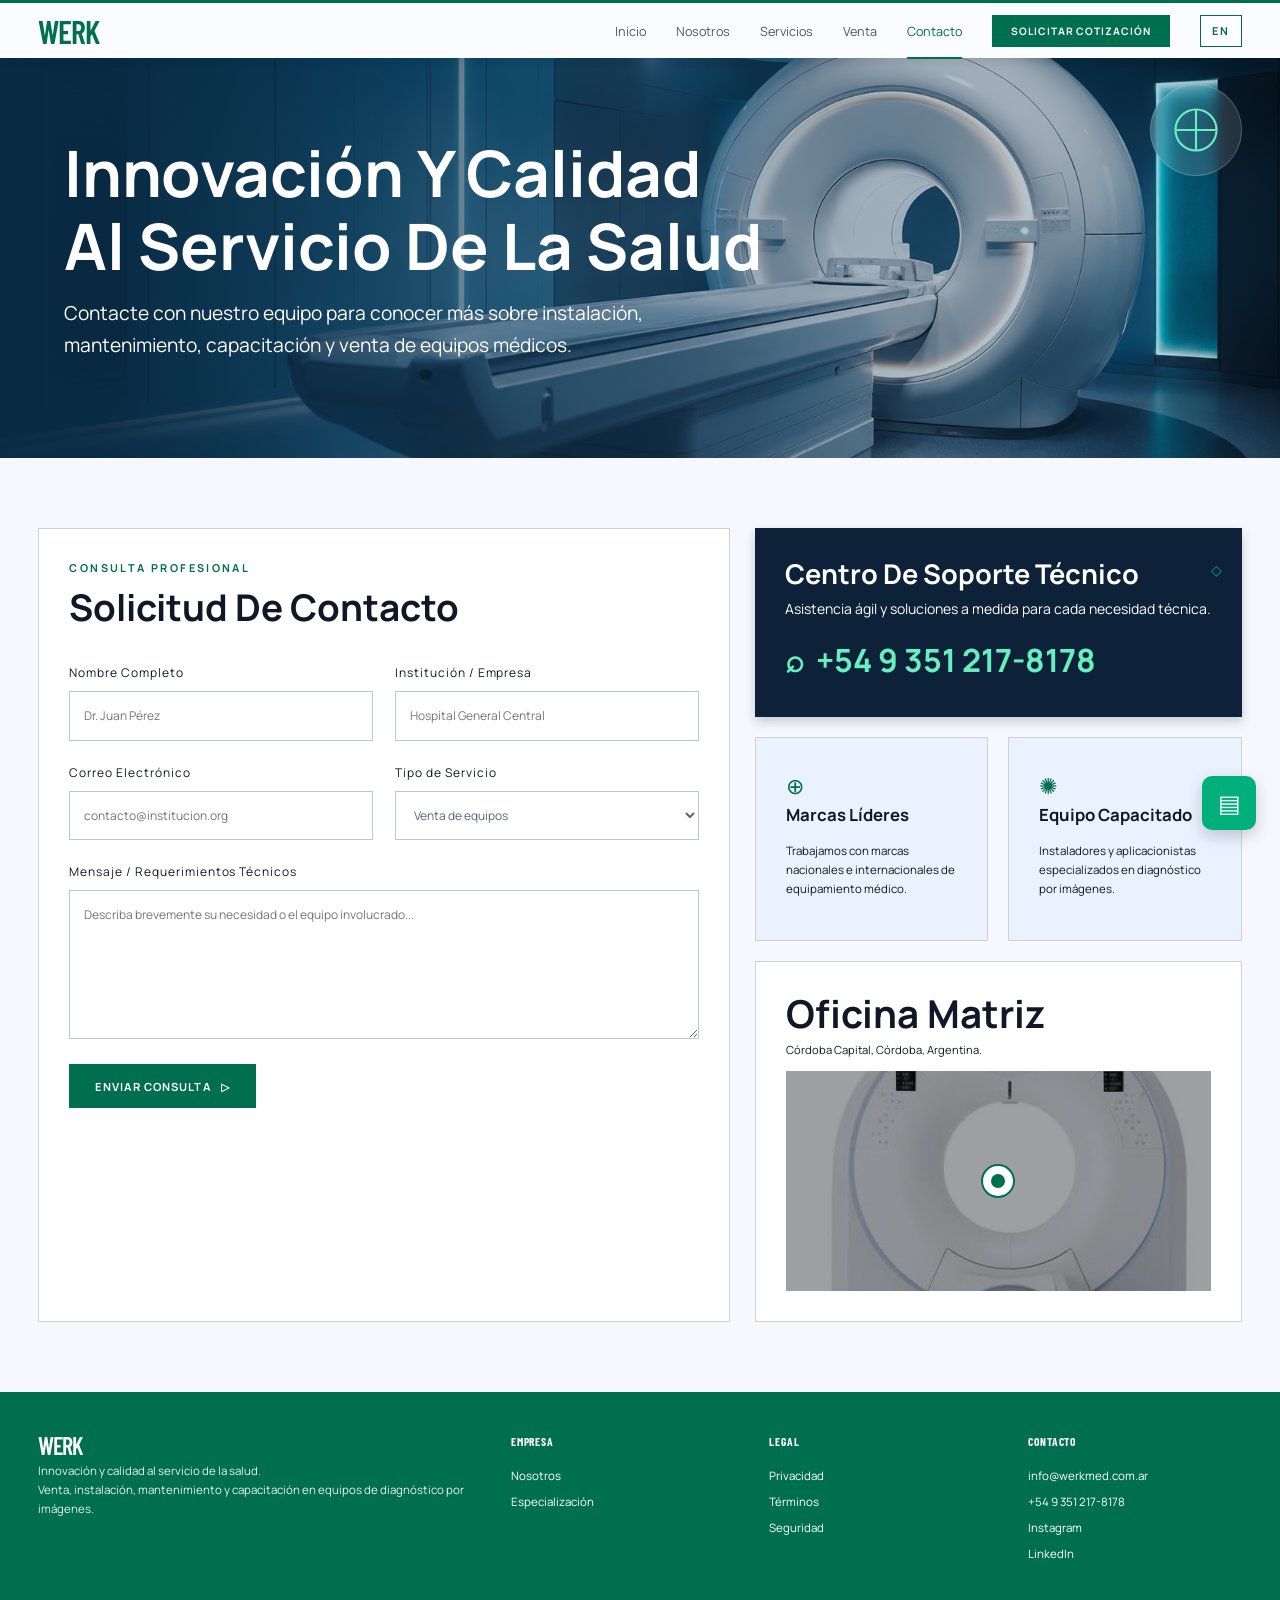
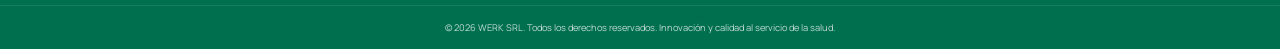
==== contacto.html @ 3bca9591 "First Commit" ====
<!doctype html>
<html lang="es">
<head>
  <meta charset="utf-8"><meta name="viewport" content="width=device-width, initial-scale=1"><meta name="description" content="Contacte a los especialistas de WERK SRL en Córdoba, Argentina."><title>Contacto | WERK</title>
  <link rel="preconnect" href="https://fonts.googleapis.com"><link rel="preconnect" href="https://fonts.gstatic.com" crossorigin><link href="https://fonts.googleapis.com/css2?family=Barlow+Condensed:wght@500;600;700&family=Manrope:wght@400;500;600;700&display=swap" rel="stylesheet"><link rel="stylesheet" href="styles/styles.css">
</head>
<body>
  <header class="site-header"><a class="brand" href="index.html" aria-label="WERK Inicio">WERK</a><button class="menu-toggle" type="button" aria-label="Abrir menú" aria-expanded="false"><span></span><span></span><span></span></button><nav class="main-nav" aria-label="Navegación principal"><a href="index.html">Inicio</a><a href="nosotros.html">Nosotros</a><a href="servicios.html">Servicios</a><a href="venta.html">Venta</a><a href="contacto.html">Contacto</a></nav><a class="button button-small header-cta" href="contacto.html">Solicitar cotización</a><button class="language-toggle" type="button" data-language-toggle aria-label="Cambiar a inglés"><span data-language-label>EN</span></button></header>
  <main>
    <section class="contact-hero"><div class="hero-sticker" aria-hidden="true"><svg viewBox="0 0 100 100" fill="none" stroke="currentColor" stroke-width="4" stroke-linecap="round"><line x1="50" y1="15" x2="50" y2="85"/><line x1="15" y1="50" x2="85" y2="50"/><circle cx="50" cy="50" r="38"/></svg></div><div><h1>Innovación y Calidad al Servicio de la Salud</h1><p>Contacte con nuestro equipo para conocer más sobre instalación, mantenimiento, capacitación y venta de equipos médicos.</p></div></section>
    <section class="section contact-layout reveal-group">
      <form class="contact-form" id="contact-form"><p class="eyebrow">Consulta profesional</p><h2>Solicitud de Contacto</h2><div class="form-grid"><label>Nombre Completo<input type="text" name="nombre" placeholder="Dr. Juan Pérez" required></label><label>Institución / Empresa<input type="text" name="empresa" placeholder="Hospital General Central" required></label><label>Correo Electrónico<input type="email" name="email" placeholder="contacto@institucion.org" required></label><label>Tipo de Servicio<select name="servicio"><option>Venta de equipos</option><option>Mantenimiento Preventivo y Correctivo</option><option>Instalación, Desinstalación y Relocalización</option><option>Blindajes de Faraday</option><option>Capacitaciones</option><option>Consultoría Técnica y On-Site Manager</option></select></label><label class="full-field">Mensaje / Requerimientos Técnicos<textarea name="mensaje" rows="6" placeholder="Describa brevemente su necesidad o el equipo involucrado..." required></textarea></label></div><button class="button submit-button" type="submit">Enviar consulta&nbsp;&nbsp; ▷</button><p class="form-status" role="status"></p></form>
      <aside class="contact-aside"><article class="emergency-card"><span>◇</span><h2>Centro de Soporte Técnico</h2><p>Asistencia ágil y soluciones a medida para cada necesidad técnica.</p><a href="tel:+5493512178178">⌕ &nbsp;+54 9 351 217-8178</a></article><div class="contact-mini-grid"><article><span class="icon">⊕</span><h3>Marcas líderes</h3><p>Trabajamos con marcas nacionales e internacionales de equipamiento médico.</p></article><article><span class="icon">✺</span><h3>Equipo capacitado</h3><p>Instaladores y aplicacionistas especializados en diagnóstico por imágenes.</p></article></div><article class="location-card"><h2>Oficina Matriz</h2><p>Córdoba Capital, Córdoba, Argentina.</p><div class="map-placeholder"><span></span></div></article></aside>
    </section>
  </main>
  <a class="floating-contact" href="mailto:info@werkmed.com.ar">▤</a>
  <footer class="site-footer"><div class="footer-grid"><div><a class="brand brand-light" href="index.html">WERK</a><p>Innovación y calidad al servicio de la salud.<br>Venta, instalación, mantenimiento y capacitación en equipos de diagnóstico por imágenes.</p></div><div><h3>Empresa</h3><a href="nosotros.html">Nosotros</a><a href="nosotros.html#trayectoria">Especialización</a></div><div><h3>Legal</h3><a href="#">Privacidad</a><a href="#">Términos</a><a href="#">Seguridad</a></div><div><h3>Contacto</h3><a href="mailto:info@werkmed.com.ar">info@werkmed.com.ar</a><a href="tel:+5493512178178">+54 9 351 217-8178</a><a href="https://www.instagram.com/werk.med" target="_blank" rel="noopener">Instagram</a><a href="https://www.linkedin.com/in/werk-s-r-l-277203a8/" target="_blank" rel="noopener">LinkedIn</a></div></div><div class="footer-bottom">© 2026 WERK SRL. Todos los derechos reservados. Innovación y calidad al servicio de la salud.</div></footer>
  <script src="script/script.js"></script>
</body>
</html>
---- styles/styles.css ----
:root{--green:#006f4e;--green-dark:#00583e;--mint:#68efbf;--navy:#0d2138;--ink:#101827;--muted:#667080;--paper:#f7f8fd;--tint:#eef3ff;--line:#cbd4cf;--white:#fff;--header:58px}
*{box-sizing:border-box}html{scroll-behavior:smooth;scroll-padding-top:var(--header)}body{margin:0;background:var(--paper);color:var(--ink);font-family:Manrope,Arial,sans-serif;font-size:14px;line-height:1.65}h1,h2,h3,p{margin-top:0}h1,h2,h3{line-height:1.15;text-transform:capitalize}h1{font-size:clamp(2.3rem,5vw,4.3rem)}h2{font-size:clamp(1.8rem,3vw,2.7rem)}h3{font-size:1.05rem}a{color:inherit;text-decoration:none}.site-header{height:var(--header);padding:0 3%;display:flex;align-items:center;gap:30px;background:#fbfcff;border-top:3px solid var(--green);box-shadow:0 2px 9px #10203018;position:sticky;top:0;z-index:100}.brand{font:600 2rem/1 "Barlow Condensed",sans-serif;color:var(--green);letter-spacing:-1px}.main-nav{display:flex;align-items:center;gap:30px;margin-left:auto}.main-nav a{font-size:.79rem;color:#4e5667;padding:20px 0 15px;border-bottom:2px solid transparent}.main-nav a:hover,.main-nav a.active{color:var(--green);border-color:var(--green)}.button{display:inline-flex;justify-content:center;align-items:center;min-height:44px;padding:0 26px;border:1px solid var(--green);background:var(--green);color:#fff;text-transform:uppercase;letter-spacing:.09em;font:700 .7rem Manrope;cursor:pointer}.button:hover{background:var(--green-dark)}.button-small{min-height:32px;padding:0 18px;font-size:.64rem}.button-outline{background:transparent;color:var(--green)}.button-outline:hover{color:#fff}.menu-toggle{display:none;background:none;border:0;padding:8px}.menu-toggle span{display:block;width:24px;height:2px;margin:5px;background:var(--green)}.hero-carousel{height:620px;position:relative;overflow:hidden;background:#233a4d}.hero-slide{position:absolute;inset:0;opacity:0;visibility:hidden;background-image:linear-gradient(90deg,#143a4a75,#143a4a25),var(--hero-image);background-size:cover;background-position:center;transition:opacity .7s ease}.hero-slide.active{opacity:1;visibility:visible}.hero-card{position:absolute;left:2.7%;bottom:35px;width:min(480px,90%);padding:26px;background:#f7f9ffea;border-left:2px solid var(--mint)}.hero-card h1,.hero-card h2{font-size:1.75rem;margin-bottom:14px}.hero-card p:not(.eyebrow){color:#626c7b}.eyebrow{text-transform:uppercase;letter-spacing:.22em;color:var(--green);font-size:.68rem;font-weight:700;margin-bottom:9px}.eyebrow.light{color:var(--mint)}.button-row{display:flex;flex-wrap:wrap;gap:12px;margin-top:22px}.carousel-dots{position:absolute;bottom:25px;left:50%;transform:translateX(-50%);display:flex;gap:10px;z-index:4}.carousel-dots button{border:0;width:34px;height:4px;padding:0;background:#d5e1e6aa;cursor:pointer}.carousel-dots button.active{background:#fff}.stats{display:grid;grid-template-columns:repeat(4,1fr);padding:30px 6%;background:var(--green);color:#fff;text-align:center}.stats div{display:flex;flex-direction:column}.stats strong{font-size:2rem}.stats span{text-transform:uppercase;font:500 .62rem "Barlow Condensed";letter-spacing:.03em}.section{padding:70px max(3%,calc((100% - 1240px)/2))}.section h2{margin-bottom:30px}.split-feature{display:grid;grid-template-columns:1.25fr .85fr;padding-bottom:0}.feature-copy{padding:0 70px 55px 0}.feature-copy>p:not(.eyebrow){color:var(--muted);max-width:650px}.feature-image{min-height:430px;background-size:cover;background-position:center}.image-scanner{background-image:url("../assets/img/hero/tomografo-hero.png")}.mini-grid{display:grid;grid-template-columns:1fr 1fr;gap:14px;margin-top:30px}.mini-card{border:1px solid var(--line);padding:20px;background:#fff}.mini-card h3{margin:8px 0}.mini-card p{font-size:.76rem;color:var(--muted);margin:0}.icon{display:inline-block;color:var(--green);font-size:1.4rem}.section-tint{background:var(--tint)}.pillar-grid{display:grid;grid-template-columns:2fr 1fr;gap:24px}.pillar-card{background:#fff;border:1px solid var(--line);display:flex;flex-direction:column}.pillar-wide{display:grid;grid-template-columns:1fr 1.1fr}.pillar-copy{padding:35px}.pillar-copy p{color:var(--muted)}.pillar-image{background-size:cover;background-position:center;min-height:210px}.image-install{background-image:url("../assets/img/vtas/aquilion16.jpg")}.image-maintenance{background-image:url("../assets/img/hero/resonador-hero.png");margin:0 20px}.check-list{list-style:"✓  ";padding-left:16px;color:var(--green);font-size:.76rem}.text-link{text-transform:uppercase;letter-spacing:.1em;color:var(--green);font-size:.68rem;font-weight:700}.card-link{padding:14px 20px}.academy{display:grid;grid-template-columns:1fr 1.1fr;background:var(--green);color:#fff;padding:32px max(3%,calc((100% - 1240px)/2))}.academy-image{min-height:290px;background:url("../assets/img/hero/mamografo-hero.png") center/cover;position:relative}.academy-badge{position:absolute;right:-30px;bottom:-15px;background:#fff;color:var(--green);padding:18px 25px;display:flex;flex-direction:column}.academy-badge span{text-transform:uppercase;font-size:.56rem;letter-spacing:.14em}.academy-copy{padding:15px 30px 10px 65px}.academy-copy h2{margin-bottom:15px}.academy-item{display:flex;gap:18px;margin-top:24px}.academy-item small{display:block}.floating-contact{position:fixed;right:24px;bottom:70px;z-index:40;width:54px;height:54px;border-radius:10px;background:#00af7a;color:#fff;display:grid;place-items:center;font-size:1.5rem;box-shadow:0 6px 16px #001b1433}.site-footer{background:var(--green);color:#fff}.footer-grid{padding:42px max(3%,calc((100% - 1240px)/2));display:grid;grid-template-columns:2fr repeat(3,1fr);gap:45px}.brand-light{color:#fff;font-size:1.5rem}.footer-grid p{font-size:.72rem;opacity:.9}.footer-grid h3{text-transform:uppercase;font:700 .72rem "Barlow Condensed";letter-spacing:.08em}.footer-grid div:not(:first-child){display:flex;flex-direction:column;gap:7px}.footer-grid a:not(.brand){font-size:.72rem}.footer-bottom{border-top:1px solid #ffffff20;padding:14px 3%;text-align:center;font-size:.58rem;opacity:.75}
.hero-about{height:560px;background:#eef2fa}.hero-about .hero-slide{background-size:cover;background-position:center}.hero-dark-card{position:absolute;left:0;bottom:0;width:52%;min-height:280px;padding:38px max(3%,calc((100vw - 1240px)/2));padding-right:45px;background:linear-gradient(90deg,#0d2138ef,#0d2138bf);color:#fff}.hero-dark-card h1,.hero-dark-card h2{font-size:clamp(2.3rem,4vw,3.6rem)}em{font-style:normal;color:var(--mint)}.hero-dark-card p:last-child{max-width:540px}.section-heading-line{display:flex;align-items:end;justify-content:space-between;border-bottom:1px solid var(--line);margin-bottom:25px}.section-heading-line h2{color:var(--green);font:600 2rem "Barlow Condensed";text-transform:capitalize;margin:0}.section-heading-line span{text-transform:uppercase;letter-spacing:.25em;color:#87909e;font-size:.6rem}.identity-grid{display:grid;grid-template-columns:1.3fr .9fr;gap:20px}.identity-card,blockquote{margin:0;border:1px solid var(--line);background:#fff;padding:30px}.identity-card h3{font-size:1.2rem}.mission{min-height:250px;display:flex;flex-direction:column;justify-content:space-between}.mission p{max-width:520px}.vision{background:var(--navy);color:#fff;display:flex;flex-direction:column;justify-content:space-between}.progress-mark{width:40px;height:5px;background:linear-gradient(90deg,var(--green) 55%,#6b7583 55%)}blockquote{background:#e9f4f7;text-align:center;display:flex;flex-direction:column;justify-content:center;color:var(--green);font-style:italic;font-size:1.1rem}blockquote small{color:var(--muted);font-style:normal;margin-top:8px}.values{padding:28px}.value-grid{display:grid;grid-template-columns:1fr 1fr;gap:20px}.value-grid p{margin:0}.value-grid b,.value-grid small{display:block}.value-grid small{font-size:.58rem;color:var(--muted);margin-left:20px}.timeline-section{background:#eaf3f7 url("../assets/img/vtas/rx.jpg") right center/38% no-repeat;background-blend-mode:screen}.timeline-section h2{color:var(--green)}.timeline{display:grid;grid-template-columns:repeat(3,1fr);border-top:1px solid #a9beb7;padding-top:8px}.timeline article{padding-right:35px}.timeline b{display:inline-block;border:1px solid var(--green);border-radius:7px;padding:3px 6px;color:var(--green);font:500 .7rem "Barlow Condensed"}.timeline h3{margin:15px 0 8px}.timeline p{font-size:.77rem}.expertise{display:grid;grid-template-columns:1fr 1fr;gap:55px;align-items:center;background-image:linear-gradient(#d8e1e633 1px,transparent 1px),linear-gradient(90deg,#d8e1e633 1px,transparent 1px);background-size:25px 25px}.short-rule{display:block;width:40px;height:3px;background:var(--green);margin:-15px 0 25px}.tech-list{list-style:none;padding:0}.tech-list li{background:#e9f1f5;border-left:3px solid var(--green);margin:10px 0;padding:8px 15px;font-size:.72rem}.expertise-visual{position:relative}.image-globe{height:430px;background:url("../assets/img/hero/tomografo-hero.png") center/cover;border-radius:4px;box-shadow:0 7px 16px #001c2233}.uptime-badge{position:absolute;bottom:-24px;left:-30px;background:#fff;border:1px solid var(--line);padding:12px}.uptime-badge strong,.uptime-badge span{display:block}.uptime-badge strong{font-size:1.5rem;color:var(--green)}.uptime-badge span{font-size:.6rem}
.hero-services{height:560px}.service-hero-copy{position:absolute;left:2%;bottom:28px;width:min(660px,92%);padding:30px;border-left:3px solid var(--mint);background:linear-gradient(90deg,#0c584cca,transparent);color:#fff}.service-hero-copy h1,.service-hero-copy h2{font-size:clamp(2.3rem,4vw,3.5rem);margin-bottom:14px}.service-kicker{display:flex;justify-content:space-between;align-items:center;margin-bottom:55px;border-bottom:1px solid var(--line);padding-bottom:18px}.service-kicker p{color:var(--green);margin:0}.service-kicker span{color:var(--muted)}.service-kicker b,.specialty-heading>span{text-transform:uppercase;letter-spacing:.16em;color:var(--green);font-size:.62rem}.service-card-grid{display:grid;grid-template-columns:repeat(3,1fr);background:#fff;border:1px solid #dde2df}.service-card-grid article{padding:35px;border-right:1px solid #dde2df;border-bottom:1px solid #dde2df}.service-card-grid article:nth-child(3n){border-right:0}.service-card-grid article:nth-last-child(-n+3){border-bottom:0}.service-card-grid p,.service-card-grid li{color:var(--muted);font-size:.77rem}.service-card-grid ul{list-style:"•  ";padding-left:10px;line-height:2}.specialty{padding:55px max(3%,calc((100% - 1240px)/2));background:var(--green);color:#fff}.specialty-heading{display:flex;justify-content:space-between;align-items:center;margin-bottom:45px}.specialty-heading h2{color:var(--mint);margin:0}.specialty-heading p{margin:4px 0}.specialty-heading>span{border:1px solid #54caa450;padding:8px 16px;color:#8bdfc4}.specialty-layout{display:grid;grid-template-columns:2fr 1fr}.specialty-image{min-height:510px;background:url("../assets/img/hero/tomografo-hero.png") center/cover;position:relative}.specialty-caption{position:absolute;left:30px;bottom:30px;max-width:460px}.specialty-caption b{background:#009b6c;padding:6px 10px;text-transform:uppercase;font-size:.65rem}.specialty-caption p{margin:12px 0 3px}.specialty-side{display:grid;grid-template-rows:1fr 1fr}.specialty-side article{padding:35px;background:#21866c}.specialty-side article:last-child{background:#00996c;position:relative}.specialty-side p{font-size:.78rem}.specialty-side a{position:absolute;right:30px;bottom:25px;font-size:1.5rem}.support-panel{display:grid;grid-template-columns:1fr 1fr;padding-top:65px;padding-bottom:65px}.support-panel>div{padding:45px 65px;background:#fff}.support-panel>div:last-child{background:#e9f0ff}.support-list{list-style:none;padding:0}.support-list li{margin:15px 0;padding-left:40px;position:relative}.support-list li:before{content:"⌁";position:absolute;left:0;top:0;background:#d8f1e8;color:var(--green);padding:5px 9px}.support-list b,.support-list span{display:block;font-size:.7rem}.support-list span{color:var(--muted)}.support-cta{text-align:center}.network-icon{font-size:3.5rem;color:var(--green)}
.contact-hero{min-height:400px;position:relative;background:linear-gradient(90deg,#0b3a5bba,#0b3a5b30),url("../assets/img/hero/resonador-hero.png") center/cover;color:#fff;display:flex;align-items:center;padding:5%}.contact-hero div{max-width:700px}.contact-hero h1{margin-bottom:15px}.contact-hero p{font-size:1.2rem}.contact-layout{display:grid;grid-template-columns:1.25fr .88fr;gap:25px}.contact-form,.contact-aside>article,.contact-mini-grid article{background:#fff;border:1px solid var(--line);padding:30px}.contact-form h2{font-size:2.3rem}.form-grid{display:grid;grid-template-columns:1fr 1fr;gap:22px;margin:35px 0 25px}.form-grid label{font-size:.75rem;letter-spacing:.08em}.form-grid input,.form-grid select,.form-grid textarea{display:block;width:100%;margin-top:8px;border:1px solid #bdc9c3;background:#fff;padding:14px;color:#5d6677;font:inherit}.full-field{grid-column:1/-1}.submit-button{border:0}.form-status{margin:15px 0 0;color:var(--green);font-weight:600}.contact-aside{display:flex;flex-direction:column;gap:20px}.contact-aside .emergency-card{background:var(--navy);color:#fff;border:0;box-shadow:0 5px 10px #001b2d33}.emergency-card{position:relative}.emergency-card>span{position:absolute;right:20px;color:#00a878}.emergency-card h2{font-size:1.7rem;margin-bottom:8px}.emergency-card a{color:var(--mint);font-size:2rem;font-weight:700}.contact-mini-grid{display:grid;grid-template-columns:1fr 1fr;gap:20px}.contact-mini-grid article{background:#eaf1ff}.contact-mini-grid p{font-size:.72rem}.location-card h2{margin-bottom:5px}.location-card>p{font-size:.7rem}.map-placeholder{height:220px;background:linear-gradient(#0b111766,#0b111766),url("../assets/img/vtas/canon.jpg") center/cover;display:grid;place-items:center}.map-placeholder span{width:30px;height:30px;border:8px solid #fff;border-radius:50%;background:var(--green);box-shadow:0 0 0 2px var(--green)}
@media(max-width:900px){.site-header{padding:0 18px}.menu-toggle{display:block;margin-left:auto}.main-nav{display:none;position:absolute;top:55px;left:0;right:0;background:#fff;flex-direction:column;gap:0;box-shadow:0 8px 15px #0002}.main-nav.open{display:flex}.main-nav a{width:100%;padding:14px 25px;border-bottom:1px solid #eee}.header-cta{display:none}.hero-carousel{height:560px}.hero-dark-card{width:80%}.split-feature,.pillar-grid,.academy,.expertise,.contact-layout,.support-panel{grid-template-columns:1fr}.feature-copy{padding-right:0}.split-feature{padding-bottom:60px}.feature-image{min-height:320px}.pillar-wide{grid-template-columns:1fr}.academy-copy{padding:55px 15px 20px}.academy-badge{right:10px}.identity-grid{grid-template-columns:1fr}.timeline{grid-template-columns:1fr;gap:25px}.timeline article{padding-left:15px;border-left:1px solid var(--green)}.service-card-grid{grid-template-columns:1fr}.service-card-grid article,.service-card-grid article:nth-last-child(-n+3){border-right:0;border-bottom:1px solid #dde2df}.service-card-grid article:last-child{border-bottom:0}.specialty-layout{grid-template-columns:1fr}.specialty-side{grid-template-columns:1fr 1fr;grid-template-rows:auto}.footer-grid{grid-template-columns:1.5fr 1fr 1fr}.footer-grid>div:last-child{grid-column:1/-1}}
@media(max-width:600px){body{font-size:13px}.section{padding:50px 20px}.hero-carousel{height:590px}.hero-card{left:15px;bottom:35px;width:calc(100% - 30px)}.hero-dark-card{width:100%;padding:30px 20px}.service-hero-copy{left:15px;width:calc(100% - 30px)}.stats{grid-template-columns:1fr 1fr;gap:25px}.mini-grid,.form-grid,.contact-mini-grid{grid-template-columns:1fr}.full-field{grid-column:auto}.pillar-copy{padding:25px}.academy{padding:25px 20px}.academy-image{min-height:230px}.footer-grid{grid-template-columns:1fr 1fr;gap:30px;padding:40px 20px}.footer-grid>div:first-child,.footer-grid>div:last-child{grid-column:1/-1}.section-heading-line{align-items:start;flex-direction:column}.value-grid{grid-template-columns:1fr}.specialty{padding:50px 20px}.specialty-heading{align-items:start;flex-direction:column;gap:15px}.specialty-image{min-height:440px}.specialty-side{grid-template-columns:1fr}.support-panel>div{padding:35px 25px}.emergency-card a{font-size:1.3rem}.contact-hero{min-height:350px;padding:25px}.contact-form,.contact-aside>article,.contact-mini-grid article{padding:22px}.floating-contact{right:15px;bottom:20px}}
@media(prefers-reduced-motion:reduce){*{scroll-behavior:auto!important}.hero-slide{transition:none}}

/* Imágenes locales del carrusel de inicio. Las rutas se resuelven desde /styles. */
.hero-slide.hero-tomografo{background-image:linear-gradient(90deg,#143a4a75,#143a4a25),url("../assets/img/hero/tomografo-hero.png")}
.hero-slide.hero-mamografo{background-image:linear-gradient(90deg,#143a4a75,#143a4a25),url("../assets/img/hero/mamografo-hero.png")}
.hero-slide.hero-resonador{background-image:linear-gradient(90deg,#143a4a75,#143a4a25),url("../assets/img/hero/resonador-hero.png")}

/* Stickers decorativos: íconos de línea sobre las imágenes de hero, estilo inspirado en gráficos superpuestos de sitios corporativos de medtech. */
.hero-sticker{position:absolute;top:26px;right:max(3%,calc((100% - 1240px)/2));width:92px;height:92px;padding:18px;border-radius:50%;background:#ffffff1f;border:1px solid #ffffff33;backdrop-filter:blur(6px);color:var(--mint);animation:sticker-float 5s ease-in-out infinite;pointer-events:none;z-index:3}
.hero-sticker svg{width:100%;height:100%;display:block}
@keyframes sticker-float{0%,100%{transform:translateY(0)}50%{transform:translateY(-12px)}}
@media(max-width:900px){.hero-sticker{width:72px;height:72px;padding:15px;top:18px}}
@media(max-width:600px){.hero-sticker{width:56px;height:56px;padding:12px;top:14px;right:14px}}

/* Animaciones al hacer scroll (reveal on scroll). */
.reveal{opacity:0;transform:translateY(30px);transition:opacity .7s ease,transform .7s cubic-bezier(.16,.8,.32,1)}
.reveal.is-visible{opacity:1;transform:translateY(0)}
.reveal-group>*{opacity:0;transform:translateY(24px);transition:opacity .6s ease,transform .6s cubic-bezier(.16,.8,.32,1)}
.reveal-group.is-visible>*{opacity:1;transform:translateY(0)}
.reveal-group.is-visible>*:nth-child(1){transition-delay:.05s}
.reveal-group.is-visible>*:nth-child(2){transition-delay:.12s}
.reveal-group.is-visible>*:nth-child(3){transition-delay:.19s}
.reveal-group.is-visible>*:nth-child(4){transition-delay:.26s}
.reveal-group.is-visible>*:nth-child(5){transition-delay:.33s}
.reveal-group.is-visible>*:nth-child(6){transition-delay:.4s}
.reveal-group.is-visible>*:nth-child(7){transition-delay:.47s}
@media(prefers-reduced-motion:reduce){.hero-sticker{animation:none}.reveal,.reveal-group>*{opacity:1;transform:none;transition:none}}

.language-toggle{flex:0 0 auto;width:42px;height:32px;border:1px solid var(--green);background:#fff;color:var(--green);font:700 .68rem Manrope;letter-spacing:.12em;cursor:pointer;transition:background .2s ease,color .2s ease}
.language-toggle:hover,.language-toggle:focus-visible{background:var(--green);color:#fff;outline:none}

.specialty-side{display:block}.specialty-list-panel{height:100%;position:relative;background:#21866c}.specialty-list{list-style:none;margin:28px 0 0;padding:0;display:grid;gap:14px}.specialty-list li{position:relative;padding-left:22px;font-size:.82rem;line-height:1.45}.specialty-list li:before{content:"";position:absolute;left:0;top:.62em;width:7px;height:7px;border-radius:50%;background:var(--mint)}

/* Tomógrafo recortado para el bloque de tecnología. */
.feature-image.image-scanner{background-image:url("../assets/img/tomografo-sticker.png");background-size:contain;background-repeat:no-repeat;background-position:center;filter:drop-shadow(0 22px 20px #153c4b25)}

/* Venta de equipos */
.sales-hero{min-height:570px;position:relative;display:flex;align-items:flex-end;padding:60px max(3%,calc((100% - 1240px)/2));background:linear-gradient(90deg,#09283dd9 0%,#0a3549a6 48%,#09283d1f 78%),url("../assets/img/hero/resonador-hero.png") center/cover;color:#fff}
.sales-hero-copy{width:min(650px,100%);position:relative;z-index:1}.sales-hero-copy h1{margin-bottom:18px}.sales-hero-copy>p:not(.eyebrow){max-width:600px;font-size:1.05rem}.sales-outline{border-color:#fff;color:#fff}.sales-outline:hover{border-color:var(--green)}
.sales-hero-label{position:absolute;right:max(3%,calc((100% - 1240px)/2));bottom:60px;display:flex;flex-direction:column;align-items:flex-end;text-transform:uppercase;letter-spacing:.13em}.sales-hero-label span{font-size:.58rem}.sales-hero-label b{color:var(--mint);font-size:.7rem}
.sales-intro{display:grid;grid-template-columns:1fr 1fr;gap:70px;align-items:end;padding-bottom:42px}.sales-intro h2{margin:0}.sales-intro>p{color:var(--muted);margin:0;max-width:560px}
.equipment-grid-section{padding-top:0}.equipment-grid{display:grid;grid-template-columns:repeat(3,1fr);border:1px solid var(--line);background:#fff}.equipment-card{min-width:0;border-right:1px solid var(--line)}.equipment-card:last-child{border-right:0}.equipment-image{height:260px;background-position:center;background-size:cover}.equipment-ct{background-image:linear-gradient(#0d213817,#0d213817),url("../assets/img/hero/tomografo-hero.png")}.equipment-mri{background-image:linear-gradient(#0d213817,#0d213817),url("../assets/img/hero/resonador-hero.png")}.equipment-mammo{background-image:linear-gradient(#0d213817,#0d213817),url("../assets/img/hero/mamografo-hero.png")}.equipment-ct-sale{background-image:linear-gradient(#0d213817,#0d213817),url("../assets/img/vtas/aquilion16.jpg")}.equipment-rx-sale{background-image:linear-gradient(#0d213817,#0d213817),url("../assets/img/vtas/rx.jpg")}.equipment-mri-sale{background-image:linear-gradient(#0d213817,#0d213817),url("../assets/img/vtas/resonanciamagnetica.jpeg")}.equipment-copy{padding:30px}.equipment-copy>span{text-transform:uppercase;letter-spacing:.15em;color:var(--green);font-size:.58rem;font-weight:700}.equipment-copy h2{font-size:1.55rem;margin:12px 0}.equipment-copy p,.equipment-copy li{color:var(--muted);font-size:.76rem}.equipment-copy ul{padding-left:18px;min-height:85px;margin:20px 0}.equipment-copy li{margin:7px 0}
.sales-support{display:grid;grid-template-columns:.85fr 1.4fr;gap:70px;padding:70px max(3%,calc((100% - 1240px)/2));background:var(--green);color:#fff}.sales-support-heading h2{color:var(--mint);margin-bottom:18px}.sales-support-heading>p:last-child{font-size:.8rem}.sales-steps{display:grid;grid-template-columns:repeat(3,1fr);border-top:1px solid #ffffff50}.sales-steps article{padding:28px 24px;border-right:1px solid #ffffff30}.sales-steps article:last-child{border:0}.sales-steps b{font:600 1.5rem "Barlow Condensed";color:var(--mint)}.sales-steps h3{margin:35px 0 10px}.sales-steps p{font-size:.72rem;margin:0;color:#e5f3ee}
.sales-cta{display:flex;align-items:center;justify-content:space-between;gap:45px;background:#e9f0ff}.sales-cta h2{margin-bottom:12px}.sales-cta p:last-child{margin:0;color:var(--muted)}.sales-cta .button{flex:0 0 auto}
.spare-parts{display:grid;grid-template-columns:1fr 1fr;align-items:stretch;padding-top:0}.spare-parts-image{min-height:280px;background:linear-gradient(#0d213817,#0d213817),url("../assets/img/vtas/tubostomografia.jpg") center/cover}.spare-parts-copy{display:flex;flex-direction:column;justify-content:center;background:#fff;border:1px solid var(--line);padding:40px}.spare-parts-copy h2{margin-bottom:18px}

@media(max-width:1100px) and (min-width:901px){.main-nav{gap:18px}.site-header{gap:20px}.header-cta{padding:0 13px}}
@media(max-width:900px){.sales-hero{min-height:540px}.sales-hero-label{display:none}.sales-intro,.sales-support,.spare-parts{grid-template-columns:1fr;gap:35px}.equipment-grid{grid-template-columns:1fr}.equipment-card{display:grid;grid-template-columns:.9fr 1.1fr;border-right:0;border-bottom:1px solid var(--line)}.equipment-card:last-child{border-bottom:0}.equipment-image{height:auto;min-height:320px}.sales-steps{grid-template-columns:repeat(3,1fr)}}
@media(max-width:600px){.sales-hero{min-height:560px;padding:45px 20px}.sales-hero-copy h1{font-size:2.65rem}.equipment-card{display:block}.equipment-image{height:235px;min-height:0}.equipment-copy{padding:25px}.equipment-copy ul{min-height:0}.sales-support{padding:50px 20px}.sales-steps{grid-template-columns:1fr}.sales-steps article{border-right:0;border-bottom:1px solid #ffffff30;padding:22px 5px}.sales-steps h3{margin:10px 0}.sales-cta{align-items:flex-start;flex-direction:column}.sales-cta .button{width:100%}}

/* Home composition tuned to the supplied desktop reference. */
body:has(.split-feature) .hero-carousel{height:570px}
body:has(.split-feature) .hero-card{left:max(20px,calc((100% - 1240px)/2));bottom:32px;width:min(560px,90%);box-shadow:0 8px 25px #092d3a25}
body:has(.split-feature) .stats{padding-left:max(6%,calc((100% - 1240px)/2));padding-right:max(6%,calc((100% - 1240px)/2))}
body:has(.split-feature) .mini-card{min-height:132px}
body:has(.split-feature) .section-tint{padding-top:52px;padding-bottom:52px}
body:has(.split-feature) .pillar-wide{min-height:415px}
body:has(.split-feature) .pillar-card:not(.pillar-wide){min-height:415px}
body:has(.split-feature) .academy-image{min-height:320px}
body:has(.split-feature) .academy-item{gap:14px;margin-top:14px;padding:9px 12px;background:#ffffff0a}
body:has(.split-feature) .academy-item strong,
body:has(.split-feature) .academy-item small{display:block}
body:has(.split-feature) .academy-item small{font-size:.66rem;opacity:.82}
.academy-icon{display:grid;place-items:center;flex:0 0 38px;height:38px;background:#ffffff12;color:var(--mint);font-size:1.2rem}

@media(max-width:900px){
  body:has(.split-feature) .hero-card{left:20px}
  body:has(.split-feature) .pillar-wide,
  body:has(.split-feature) .pillar-card:not(.pillar-wide){min-height:auto}
}
@media(max-width:600px){
  body:has(.split-feature) .hero-carousel{height:590px}
  body:has(.split-feature) .hero-card{left:15px}
}
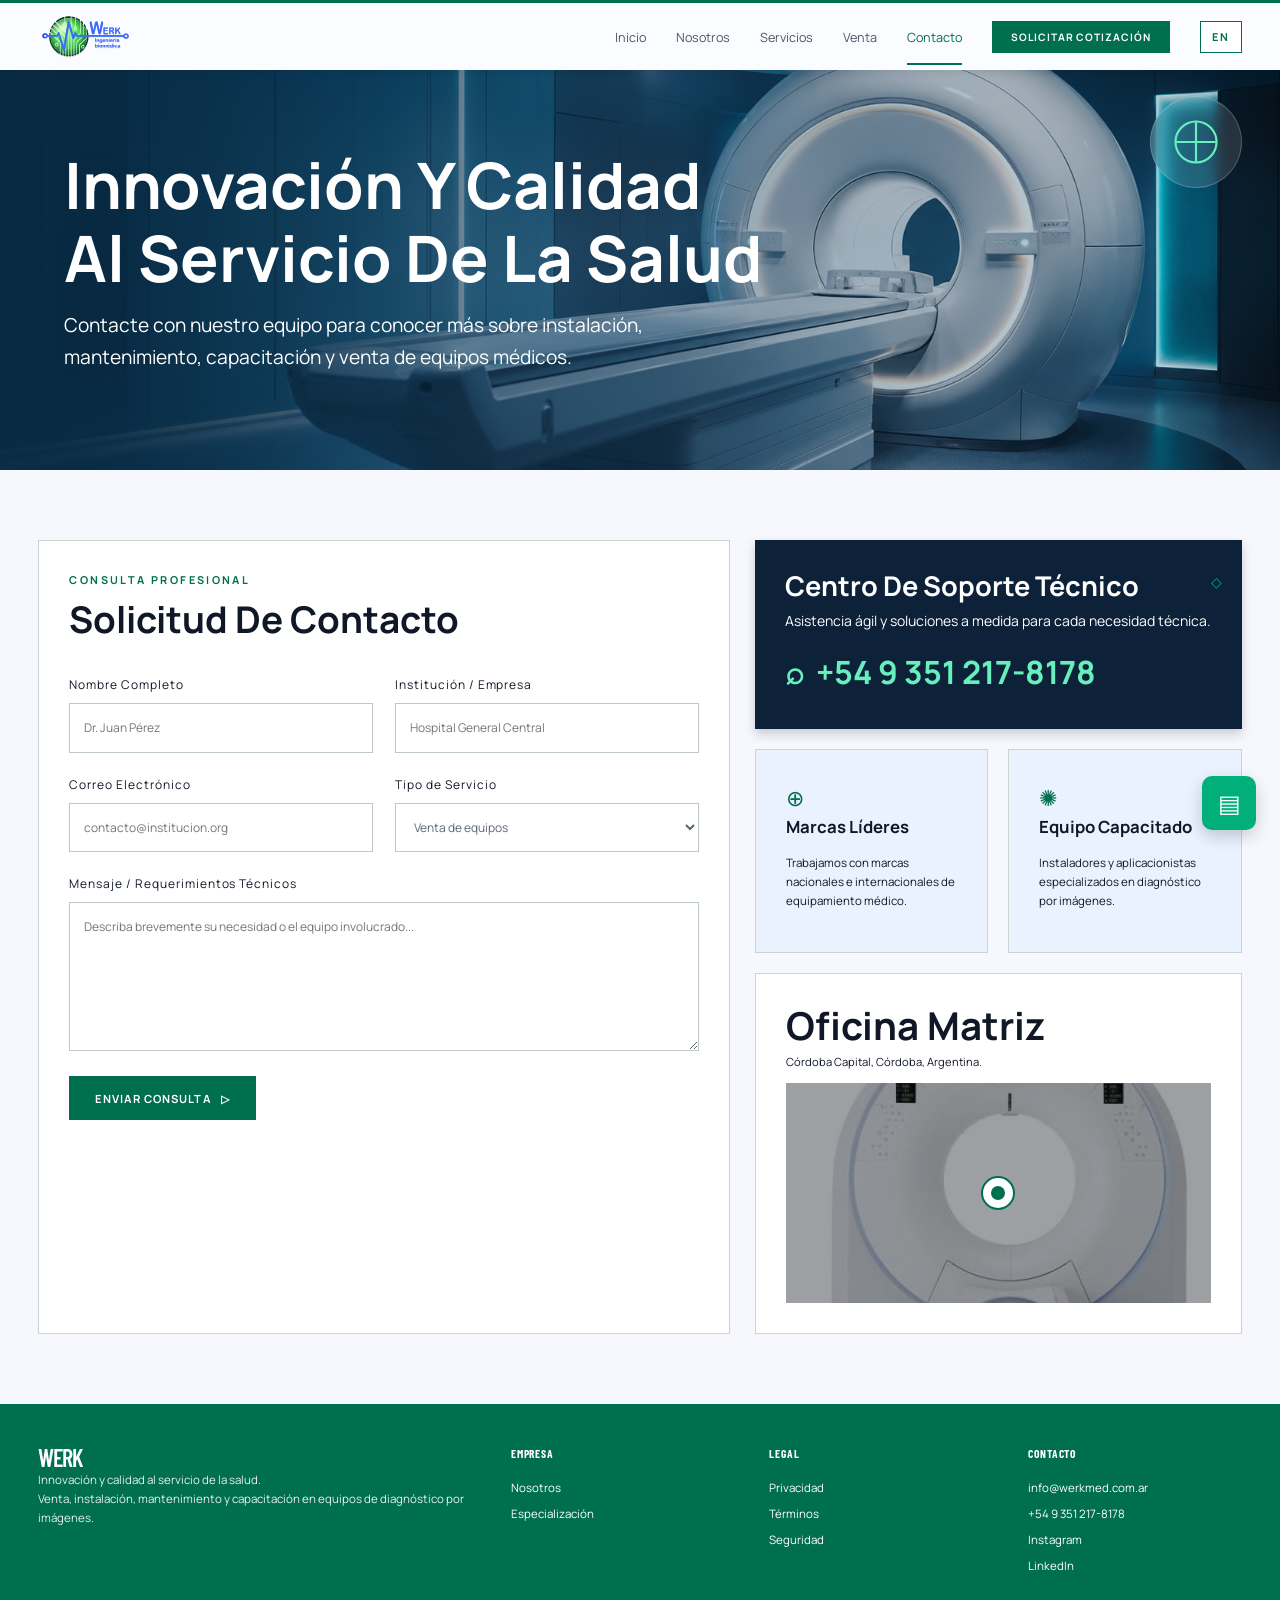
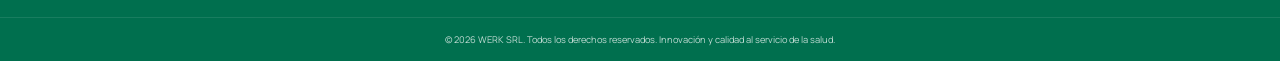
==== commit eaca9bdb: "Web Terminada, falta traduccion" ====
--- a/contacto.html
+++ b/contacto.html
@@ -2,10 +2,11 @@
 <html lang="es">
 <head>
   <meta charset="utf-8"><meta name="viewport" content="width=device-width, initial-scale=1"><meta name="description" content="Contacte a los especialistas de WERK SRL en Córdoba, Argentina."><title>Contacto | WERK</title>
+  <link rel="icon" href="assets/img/logo/werk_logo_v3.svg" type="image/svg+xml"><link rel="icon" href="assets/img/logo/werk_logo_v3.png" type="image/png">
   <link rel="preconnect" href="https://fonts.googleapis.com"><link rel="preconnect" href="https://fonts.gstatic.com" crossorigin><link href="https://fonts.googleapis.com/css2?family=Barlow+Condensed:wght@500;600;700&family=Manrope:wght@400;500;600;700&display=swap" rel="stylesheet"><link rel="stylesheet" href="styles/styles.css">
 </head>
 <body>
-  <header class="site-header"><a class="brand" href="index.html" aria-label="WERK Inicio">WERK</a><button class="menu-toggle" type="button" aria-label="Abrir menú" aria-expanded="false"><span></span><span></span><span></span></button><nav class="main-nav" aria-label="Navegación principal"><a href="index.html">Inicio</a><a href="nosotros.html">Nosotros</a><a href="servicios.html">Servicios</a><a href="venta.html">Venta</a><a href="contacto.html">Contacto</a></nav><a class="button button-small header-cta" href="contacto.html">Solicitar cotización</a><button class="language-toggle" type="button" data-language-toggle aria-label="Cambiar a inglés"><span data-language-label>EN</span></button></header>
+  <header class="site-header"><a class="brand" href="index.html" aria-label="WERK Inicio"><img class="brand-logo" src="assets/img/logo/werk_logo_v3.svg" alt="WERK" width="71" height="48"></a><button class="menu-toggle" type="button" aria-label="Abrir menú" aria-expanded="false"><span></span><span></span><span></span></button><nav class="main-nav" aria-label="Navegación principal"><a href="index.html">Inicio</a><a href="nosotros.html">Nosotros</a><a href="servicios.html">Servicios</a><a href="venta.html">Venta</a><a href="contacto.html">Contacto</a></nav><a class="button button-small header-cta" href="contacto.html">Solicitar cotización</a><button class="language-toggle" type="button" data-language-toggle aria-label="Cambiar a inglés"><span data-language-label>EN</span></button></header>
   <main>
     <section class="contact-hero"><div class="hero-sticker" aria-hidden="true"><svg viewBox="0 0 100 100" fill="none" stroke="currentColor" stroke-width="4" stroke-linecap="round"><line x1="50" y1="15" x2="50" y2="85"/><line x1="15" y1="50" x2="85" y2="50"/><circle cx="50" cy="50" r="38"/></svg></div><div><h1>Innovación y Calidad al Servicio de la Salud</h1><p>Contacte con nuestro equipo para conocer más sobre instalación, mantenimiento, capacitación y venta de equipos médicos.</p></div></section>
     <section class="section contact-layout reveal-group">
--- a/styles/styles.css
+++ b/styles/styles.css
@@ -1,10 +1,10 @@
-:root{--green:#006f4e;--green-dark:#00583e;--mint:#68efbf;--navy:#0d2138;--ink:#101827;--muted:#667080;--paper:#f7f8fd;--tint:#eef3ff;--line:#cbd4cf;--white:#fff;--header:58px}
-*{box-sizing:border-box}html{scroll-behavior:smooth;scroll-padding-top:var(--header)}body{margin:0;background:var(--paper);color:var(--ink);font-family:Manrope,Arial,sans-serif;font-size:14px;line-height:1.65}h1,h2,h3,p{margin-top:0}h1,h2,h3{line-height:1.15;text-transform:capitalize}h1{font-size:clamp(2.3rem,5vw,4.3rem)}h2{font-size:clamp(1.8rem,3vw,2.7rem)}h3{font-size:1.05rem}a{color:inherit;text-decoration:none}.site-header{height:var(--header);padding:0 3%;display:flex;align-items:center;gap:30px;background:#fbfcff;border-top:3px solid var(--green);box-shadow:0 2px 9px #10203018;position:sticky;top:0;z-index:100}.brand{font:600 2rem/1 "Barlow Condensed",sans-serif;color:var(--green);letter-spacing:-1px}.main-nav{display:flex;align-items:center;gap:30px;margin-left:auto}.main-nav a{font-size:.79rem;color:#4e5667;padding:20px 0 15px;border-bottom:2px solid transparent}.main-nav a:hover,.main-nav a.active{color:var(--green);border-color:var(--green)}.button{display:inline-flex;justify-content:center;align-items:center;min-height:44px;padding:0 26px;border:1px solid var(--green);background:var(--green);color:#fff;text-transform:uppercase;letter-spacing:.09em;font:700 .7rem Manrope;cursor:pointer}.button:hover{background:var(--green-dark)}.button-small{min-height:32px;padding:0 18px;font-size:.64rem}.button-outline{background:transparent;color:var(--green)}.button-outline:hover{color:#fff}.menu-toggle{display:none;background:none;border:0;padding:8px}.menu-toggle span{display:block;width:24px;height:2px;margin:5px;background:var(--green)}.hero-carousel{height:620px;position:relative;overflow:hidden;background:#233a4d}.hero-slide{position:absolute;inset:0;opacity:0;visibility:hidden;background-image:linear-gradient(90deg,#143a4a75,#143a4a25),var(--hero-image);background-size:cover;background-position:center;transition:opacity .7s ease}.hero-slide.active{opacity:1;visibility:visible}.hero-card{position:absolute;left:2.7%;bottom:35px;width:min(480px,90%);padding:26px;background:#f7f9ffea;border-left:2px solid var(--mint)}.hero-card h1,.hero-card h2{font-size:1.75rem;margin-bottom:14px}.hero-card p:not(.eyebrow){color:#626c7b}.eyebrow{text-transform:uppercase;letter-spacing:.22em;color:var(--green);font-size:.68rem;font-weight:700;margin-bottom:9px}.eyebrow.light{color:var(--mint)}.button-row{display:flex;flex-wrap:wrap;gap:12px;margin-top:22px}.carousel-dots{position:absolute;bottom:25px;left:50%;transform:translateX(-50%);display:flex;gap:10px;z-index:4}.carousel-dots button{border:0;width:34px;height:4px;padding:0;background:#d5e1e6aa;cursor:pointer}.carousel-dots button.active{background:#fff}.stats{display:grid;grid-template-columns:repeat(4,1fr);padding:30px 6%;background:var(--green);color:#fff;text-align:center}.stats div{display:flex;flex-direction:column}.stats strong{font-size:2rem}.stats span{text-transform:uppercase;font:500 .62rem "Barlow Condensed";letter-spacing:.03em}.section{padding:70px max(3%,calc((100% - 1240px)/2))}.section h2{margin-bottom:30px}.split-feature{display:grid;grid-template-columns:1.25fr .85fr;padding-bottom:0}.feature-copy{padding:0 70px 55px 0}.feature-copy>p:not(.eyebrow){color:var(--muted);max-width:650px}.feature-image{min-height:430px;background-size:cover;background-position:center}.image-scanner{background-image:url("../assets/img/hero/tomografo-hero.png")}.mini-grid{display:grid;grid-template-columns:1fr 1fr;gap:14px;margin-top:30px}.mini-card{border:1px solid var(--line);padding:20px;background:#fff}.mini-card h3{margin:8px 0}.mini-card p{font-size:.76rem;color:var(--muted);margin:0}.icon{display:inline-block;color:var(--green);font-size:1.4rem}.section-tint{background:var(--tint)}.pillar-grid{display:grid;grid-template-columns:2fr 1fr;gap:24px}.pillar-card{background:#fff;border:1px solid var(--line);display:flex;flex-direction:column}.pillar-wide{display:grid;grid-template-columns:1fr 1.1fr}.pillar-copy{padding:35px}.pillar-copy p{color:var(--muted)}.pillar-image{background-size:cover;background-position:center;min-height:210px}.image-install{background-image:url("../assets/img/vtas/aquilion16.jpg")}.image-maintenance{background-image:url("../assets/img/hero/resonador-hero.png");margin:0 20px}.check-list{list-style:"✓  ";padding-left:16px;color:var(--green);font-size:.76rem}.text-link{text-transform:uppercase;letter-spacing:.1em;color:var(--green);font-size:.68rem;font-weight:700}.card-link{padding:14px 20px}.academy{display:grid;grid-template-columns:1fr 1.1fr;background:var(--green);color:#fff;padding:32px max(3%,calc((100% - 1240px)/2))}.academy-image{min-height:290px;background:url("../assets/img/hero/mamografo-hero.png") center/cover;position:relative}.academy-badge{position:absolute;right:-30px;bottom:-15px;background:#fff;color:var(--green);padding:18px 25px;display:flex;flex-direction:column}.academy-badge span{text-transform:uppercase;font-size:.56rem;letter-spacing:.14em}.academy-copy{padding:15px 30px 10px 65px}.academy-copy h2{margin-bottom:15px}.academy-item{display:flex;gap:18px;margin-top:24px}.academy-item small{display:block}.floating-contact{position:fixed;right:24px;bottom:70px;z-index:40;width:54px;height:54px;border-radius:10px;background:#00af7a;color:#fff;display:grid;place-items:center;font-size:1.5rem;box-shadow:0 6px 16px #001b1433}.site-footer{background:var(--green);color:#fff}.footer-grid{padding:42px max(3%,calc((100% - 1240px)/2));display:grid;grid-template-columns:2fr repeat(3,1fr);gap:45px}.brand-light{color:#fff;font-size:1.5rem}.footer-grid p{font-size:.72rem;opacity:.9}.footer-grid h3{text-transform:uppercase;font:700 .72rem "Barlow Condensed";letter-spacing:.08em}.footer-grid div:not(:first-child){display:flex;flex-direction:column;gap:7px}.footer-grid a:not(.brand){font-size:.72rem}.footer-bottom{border-top:1px solid #ffffff20;padding:14px 3%;text-align:center;font-size:.58rem;opacity:.75}
+:root{--green:#006f4e;--green-dark:#00583e;--mint:#68efbf;--navy:#0d2138;--ink:#101827;--muted:#667080;--paper:#f7f8fd;--tint:#eef3ff;--line:#cbd4cf;--white:#fff;--header:70px}
+*{box-sizing:border-box}html{scroll-behavior:smooth;scroll-padding-top:var(--header);overflow-x:hidden;max-width:100%}body{margin:0;background:var(--paper);color:var(--ink);font-family:Manrope,Arial,sans-serif;font-size:14px;line-height:1.65;overflow-x:hidden;max-width:100%;overflow-wrap:break-word}h1,h2,h3,p{margin-top:0}h1,h2,h3{line-height:1.15;text-transform:capitalize}h1{font-size:clamp(2.3rem,5vw,4.3rem)}h2{font-size:clamp(1.8rem,3vw,2.7rem)}h3{font-size:1.05rem}a{color:inherit;text-decoration:none}.site-header{height:var(--header);padding:0 3%;display:flex;align-items:center;gap:30px;background:#fbfcff;border-top:3px solid var(--green);box-shadow:0 2px 9px #10203018;position:sticky;top:0;z-index:100}.brand{font:600 2rem/1 "Barlow Condensed",sans-serif;color:var(--green);letter-spacing:-1px;display:flex;align-items:center}.brand-logo{height:62px;width:auto;display:block}.main-nav{display:flex;align-items:center;gap:30px;margin-left:auto}.main-nav a{font-size:.79rem;color:#4e5667;padding:20px 0 15px;border-bottom:2px solid transparent}.main-nav a:hover,.main-nav a.active{color:var(--green);border-color:var(--green)}.button{display:inline-flex;justify-content:center;align-items:center;min-height:44px;padding:0 26px;border:1px solid var(--green);background:var(--green);color:#fff;text-transform:uppercase;letter-spacing:.09em;font:700 .7rem Manrope;cursor:pointer}.button:hover{background:var(--green-dark)}.button-small{min-height:32px;padding:0 18px;font-size:.64rem}.button-outline{background:transparent;color:var(--green)}.button-outline:hover{color:#fff}.menu-toggle{display:none;background:none;border:0;padding:8px}.menu-toggle span{display:block;width:24px;height:2px;margin:5px;background:var(--green)}.hero-carousel{height:620px;position:relative;overflow:hidden;background:#233a4d}.hero-slide{position:absolute;inset:0;opacity:0;visibility:hidden;background-image:linear-gradient(90deg,#143a4a75,#143a4a25),var(--hero-image);background-size:cover;background-position:center;transition:opacity .7s ease}.hero-slide.active{opacity:1;visibility:visible}.hero-card{position:absolute;left:2.7%;bottom:35px;width:min(480px,90%);padding:26px;background:#f7f9ffea;border-left:2px solid var(--mint)}.hero-card h1,.hero-card h2{font-size:1.75rem;margin-bottom:14px}.hero-card p:not(.eyebrow){color:#626c7b}.eyebrow{text-transform:uppercase;letter-spacing:.22em;color:var(--green);font-size:.68rem;font-weight:700;margin-bottom:9px}.eyebrow.light{color:var(--mint)}.button-row{display:flex;flex-wrap:wrap;gap:12px;margin-top:22px}.carousel-dots{position:absolute;bottom:25px;left:50%;transform:translateX(-50%);display:flex;gap:10px;z-index:4}.carousel-dots button{border:0;width:34px;height:4px;padding:0;background:#d5e1e6aa;cursor:pointer}.carousel-dots button.active{background:#fff}.stats{display:grid;grid-template-columns:repeat(4,1fr);padding:30px 6%;background:var(--green);color:#fff;text-align:center}.stats div{display:flex;flex-direction:column;min-width:0}.stats strong{font-size:2rem;overflow-wrap:break-word}.stats span{text-transform:uppercase;font:500 .62rem "Barlow Condensed";letter-spacing:.03em}.section{padding:70px max(3%,calc((100% - 1240px)/2))}.section h2{margin-bottom:30px}.split-feature{display:grid;grid-template-columns:1.25fr .85fr;padding-bottom:0}.feature-copy{padding:0 70px 55px 0}.feature-copy>p:not(.eyebrow){color:var(--muted);max-width:650px}.feature-image{min-height:430px;background-size:cover;background-position:center}.image-scanner{background-image:url("../assets/img/hero/tomografo-hero.png")}.mini-grid{display:grid;grid-template-columns:1fr 1fr;gap:14px;margin-top:30px}.mini-card{border:1px solid var(--line);padding:20px;background:#fff}.mini-card h3{margin:8px 0}.mini-card p{font-size:.76rem;color:var(--muted);margin:0}.icon{display:inline-block;color:var(--green);font-size:1.4rem}.section-tint{background:var(--tint)}.pillar-grid{display:grid;grid-template-columns:2fr 1fr;gap:24px}.pillar-card{background:#fff;border:1px solid var(--line);display:flex;flex-direction:column}.pillar-wide{display:grid;grid-template-columns:1fr 1.1fr}.pillar-copy{padding:35px}.pillar-copy p{color:var(--muted)}.pillar-image{background-size:cover;background-position:center;min-height:210px}.image-install{background-image:url("../assets/img/vtas/aquilion16.jpg")}.image-maintenance{background-image:url("../assets/img/hero/resonador-hero.png");margin:0 20px}.check-list{list-style:"✓  ";padding-left:16px;color:var(--green);font-size:.76rem}.text-link{text-transform:uppercase;letter-spacing:.1em;color:var(--green);font-size:.68rem;font-weight:700}.card-link{padding:14px 20px}.academy{display:grid;grid-template-columns:1fr 1.1fr;background:var(--green);color:#fff;padding:32px max(3%,calc((100% - 1240px)/2))}.academy-image{min-height:290px;background:url("../assets/img/hero/mamografo-hero.png") center/cover;position:relative}.academy-badge{position:absolute;right:-30px;bottom:-15px;background:#fff;color:var(--green);padding:18px 25px;display:flex;flex-direction:column}.academy-badge span{text-transform:uppercase;font-size:.56rem;letter-spacing:.14em}.academy-copy{padding:15px 30px 10px 65px}.academy-copy h2{margin-bottom:15px}.academy-item{display:flex;gap:18px;margin-top:24px}.academy-item small{display:block}.floating-contact{position:fixed;right:24px;bottom:70px;z-index:40;width:54px;height:54px;border-radius:10px;background:#00af7a;color:#fff;display:grid;place-items:center;font-size:1.5rem;box-shadow:0 6px 16px #001b1433}.site-footer{background:var(--green);color:#fff}.footer-grid{padding:42px max(3%,calc((100% - 1240px)/2));display:grid;grid-template-columns:2fr repeat(3,1fr);gap:45px}.brand-light{color:#fff;font-size:1.5rem}.footer-grid p{font-size:.72rem;opacity:.9}.footer-grid h3{text-transform:uppercase;font:700 .72rem "Barlow Condensed";letter-spacing:.08em}.footer-grid div:not(:first-child){display:flex;flex-direction:column;gap:7px}.footer-grid a:not(.brand){font-size:.72rem}.footer-bottom{border-top:1px solid #ffffff20;padding:14px 3%;text-align:center;font-size:.58rem;opacity:.75}
 .hero-about{height:560px;background:#eef2fa}.hero-about .hero-slide{background-size:cover;background-position:center}.hero-dark-card{position:absolute;left:0;bottom:0;width:52%;min-height:280px;padding:38px max(3%,calc((100vw - 1240px)/2));padding-right:45px;background:linear-gradient(90deg,#0d2138ef,#0d2138bf);color:#fff}.hero-dark-card h1,.hero-dark-card h2{font-size:clamp(2.3rem,4vw,3.6rem)}em{font-style:normal;color:var(--mint)}.hero-dark-card p:last-child{max-width:540px}.section-heading-line{display:flex;align-items:end;justify-content:space-between;border-bottom:1px solid var(--line);margin-bottom:25px}.section-heading-line h2{color:var(--green);font:600 2rem "Barlow Condensed";text-transform:capitalize;margin:0}.section-heading-line span{text-transform:uppercase;letter-spacing:.25em;color:#87909e;font-size:.6rem}.identity-grid{display:grid;grid-template-columns:1.3fr .9fr;gap:20px}.identity-card,blockquote{margin:0;border:1px solid var(--line);background:#fff;padding:30px}.identity-card h3{font-size:1.2rem}.mission{min-height:250px;display:flex;flex-direction:column;justify-content:space-between}.mission p{max-width:520px}.vision{background:var(--navy);color:#fff;display:flex;flex-direction:column;justify-content:space-between}.progress-mark{width:40px;height:5px;background:linear-gradient(90deg,var(--green) 55%,#6b7583 55%)}blockquote{background:#e9f4f7;text-align:center;display:flex;flex-direction:column;justify-content:center;color:var(--green);font-style:italic;font-size:1.1rem}blockquote small{color:var(--muted);font-style:normal;margin-top:8px}.values{padding:28px}.value-grid{display:grid;grid-template-columns:1fr 1fr;gap:20px}.value-grid p{margin:0}.value-grid b,.value-grid small{display:block}.value-grid small{font-size:.58rem;color:var(--muted);margin-left:20px}.timeline-section{background:#eaf3f7 url("../assets/img/vtas/rx.jpg") right center/38% no-repeat;background-blend-mode:screen}.timeline-section h2{color:var(--green)}.timeline{display:grid;grid-template-columns:repeat(3,1fr);border-top:1px solid #a9beb7;padding-top:8px}.timeline article{padding-right:35px}.timeline b{display:inline-block;border:1px solid var(--green);border-radius:7px;padding:3px 6px;color:var(--green);font:500 .7rem "Barlow Condensed"}.timeline h3{margin:15px 0 8px}.timeline p{font-size:.77rem}.expertise{display:grid;grid-template-columns:1fr 1fr;gap:55px;align-items:center;background-image:linear-gradient(#d8e1e633 1px,transparent 1px),linear-gradient(90deg,#d8e1e633 1px,transparent 1px);background-size:25px 25px}.short-rule{display:block;width:40px;height:3px;background:var(--green);margin:-15px 0 25px}.tech-list{list-style:none;padding:0}.tech-list li{background:#e9f1f5;border-left:3px solid var(--green);margin:10px 0;padding:8px 15px;font-size:.72rem}.expertise-visual{position:relative}.image-globe{height:430px;background:url("../assets/img/hero/tomografo-hero.png") center/cover;border-radius:4px;box-shadow:0 7px 16px #001c2233}.uptime-badge{position:absolute;bottom:-24px;left:-30px;background:#fff;border:1px solid var(--line);padding:12px}.uptime-badge strong,.uptime-badge span{display:block}.uptime-badge strong{font-size:1.5rem;color:var(--green)}.uptime-badge span{font-size:.6rem}
 .hero-services{height:560px}.service-hero-copy{position:absolute;left:2%;bottom:28px;width:min(660px,92%);padding:30px;border-left:3px solid var(--mint);background:linear-gradient(90deg,#0c584cca,transparent);color:#fff}.service-hero-copy h1,.service-hero-copy h2{font-size:clamp(2.3rem,4vw,3.5rem);margin-bottom:14px}.service-kicker{display:flex;justify-content:space-between;align-items:center;margin-bottom:55px;border-bottom:1px solid var(--line);padding-bottom:18px}.service-kicker p{color:var(--green);margin:0}.service-kicker span{color:var(--muted)}.service-kicker b,.specialty-heading>span{text-transform:uppercase;letter-spacing:.16em;color:var(--green);font-size:.62rem}.service-card-grid{display:grid;grid-template-columns:repeat(3,1fr);background:#fff;border:1px solid #dde2df}.service-card-grid article{padding:35px;border-right:1px solid #dde2df;border-bottom:1px solid #dde2df}.service-card-grid article:nth-child(3n){border-right:0}.service-card-grid article:nth-last-child(-n+3){border-bottom:0}.service-card-grid p,.service-card-grid li{color:var(--muted);font-size:.77rem}.service-card-grid ul{list-style:"•  ";padding-left:10px;line-height:2}.specialty{padding:55px max(3%,calc((100% - 1240px)/2));background:var(--green);color:#fff}.specialty-heading{display:flex;justify-content:space-between;align-items:center;margin-bottom:45px}.specialty-heading h2{color:var(--mint);margin:0}.specialty-heading p{margin:4px 0}.specialty-heading>span{border:1px solid #54caa450;padding:8px 16px;color:#8bdfc4}.specialty-layout{display:grid;grid-template-columns:2fr 1fr}.specialty-image{min-height:510px;background:url("../assets/img/hero/tomografo-hero.png") center/cover;position:relative}.specialty-caption{position:absolute;left:30px;bottom:30px;max-width:460px}.specialty-caption b{background:#009b6c;padding:6px 10px;text-transform:uppercase;font-size:.65rem}.specialty-caption p{margin:12px 0 3px}.specialty-side{display:grid;grid-template-rows:1fr 1fr}.specialty-side article{padding:35px;background:#21866c}.specialty-side article:last-child{background:#00996c;position:relative}.specialty-side p{font-size:.78rem}.specialty-side a{position:absolute;right:30px;bottom:25px;font-size:1.5rem}.support-panel{display:grid;grid-template-columns:1fr 1fr;padding-top:65px;padding-bottom:65px}.support-panel>div{padding:45px 65px;background:#fff}.support-panel>div:last-child{background:#e9f0ff}.support-list{list-style:none;padding:0}.support-list li{margin:15px 0;padding-left:40px;position:relative}.support-list li:before{content:"⌁";position:absolute;left:0;top:0;background:#d8f1e8;color:var(--green);padding:5px 9px}.support-list b,.support-list span{display:block;font-size:.7rem}.support-list span{color:var(--muted)}.support-cta{text-align:center}.network-icon{font-size:3.5rem;color:var(--green)}
 .contact-hero{min-height:400px;position:relative;background:linear-gradient(90deg,#0b3a5bba,#0b3a5b30),url("../assets/img/hero/resonador-hero.png") center/cover;color:#fff;display:flex;align-items:center;padding:5%}.contact-hero div{max-width:700px}.contact-hero h1{margin-bottom:15px}.contact-hero p{font-size:1.2rem}.contact-layout{display:grid;grid-template-columns:1.25fr .88fr;gap:25px}.contact-form,.contact-aside>article,.contact-mini-grid article{background:#fff;border:1px solid var(--line);padding:30px}.contact-form h2{font-size:2.3rem}.form-grid{display:grid;grid-template-columns:1fr 1fr;gap:22px;margin:35px 0 25px}.form-grid label{font-size:.75rem;letter-spacing:.08em}.form-grid input,.form-grid select,.form-grid textarea{display:block;width:100%;margin-top:8px;border:1px solid #bdc9c3;background:#fff;padding:14px;color:#5d6677;font:inherit}.full-field{grid-column:1/-1}.submit-button{border:0}.form-status{margin:15px 0 0;color:var(--green);font-weight:600}.contact-aside{display:flex;flex-direction:column;gap:20px}.contact-aside .emergency-card{background:var(--navy);color:#fff;border:0;box-shadow:0 5px 10px #001b2d33}.emergency-card{position:relative}.emergency-card>span{position:absolute;right:20px;color:#00a878}.emergency-card h2{font-size:1.7rem;margin-bottom:8px}.emergency-card a{color:var(--mint);font-size:2rem;font-weight:700}.contact-mini-grid{display:grid;grid-template-columns:1fr 1fr;gap:20px}.contact-mini-grid article{background:#eaf1ff}.contact-mini-grid p{font-size:.72rem}.location-card h2{margin-bottom:5px}.location-card>p{font-size:.7rem}.map-placeholder{height:220px;background:linear-gradient(#0b111766,#0b111766),url("../assets/img/vtas/canon.jpg") center/cover;display:grid;place-items:center}.map-placeholder span{width:30px;height:30px;border:8px solid #fff;border-radius:50%;background:var(--green);box-shadow:0 0 0 2px var(--green)}
-@media(max-width:900px){.site-header{padding:0 18px}.menu-toggle{display:block;margin-left:auto}.main-nav{display:none;position:absolute;top:55px;left:0;right:0;background:#fff;flex-direction:column;gap:0;box-shadow:0 8px 15px #0002}.main-nav.open{display:flex}.main-nav a{width:100%;padding:14px 25px;border-bottom:1px solid #eee}.header-cta{display:none}.hero-carousel{height:560px}.hero-dark-card{width:80%}.split-feature,.pillar-grid,.academy,.expertise,.contact-layout,.support-panel{grid-template-columns:1fr}.feature-copy{padding-right:0}.split-feature{padding-bottom:60px}.feature-image{min-height:320px}.pillar-wide{grid-template-columns:1fr}.academy-copy{padding:55px 15px 20px}.academy-badge{right:10px}.identity-grid{grid-template-columns:1fr}.timeline{grid-template-columns:1fr;gap:25px}.timeline article{padding-left:15px;border-left:1px solid var(--green)}.service-card-grid{grid-template-columns:1fr}.service-card-grid article,.service-card-grid article:nth-last-child(-n+3){border-right:0;border-bottom:1px solid #dde2df}.service-card-grid article:last-child{border-bottom:0}.specialty-layout{grid-template-columns:1fr}.specialty-side{grid-template-columns:1fr 1fr;grid-template-rows:auto}.footer-grid{grid-template-columns:1.5fr 1fr 1fr}.footer-grid>div:last-child{grid-column:1/-1}}
-@media(max-width:600px){body{font-size:13px}.section{padding:50px 20px}.hero-carousel{height:590px}.hero-card{left:15px;bottom:35px;width:calc(100% - 30px)}.hero-dark-card{width:100%;padding:30px 20px}.service-hero-copy{left:15px;width:calc(100% - 30px)}.stats{grid-template-columns:1fr 1fr;gap:25px}.mini-grid,.form-grid,.contact-mini-grid{grid-template-columns:1fr}.full-field{grid-column:auto}.pillar-copy{padding:25px}.academy{padding:25px 20px}.academy-image{min-height:230px}.footer-grid{grid-template-columns:1fr 1fr;gap:30px;padding:40px 20px}.footer-grid>div:first-child,.footer-grid>div:last-child{grid-column:1/-1}.section-heading-line{align-items:start;flex-direction:column}.value-grid{grid-template-columns:1fr}.specialty{padding:50px 20px}.specialty-heading{align-items:start;flex-direction:column;gap:15px}.specialty-image{min-height:440px}.specialty-side{grid-template-columns:1fr}.support-panel>div{padding:35px 25px}.emergency-card a{font-size:1.3rem}.contact-hero{min-height:350px;padding:25px}.contact-form,.contact-aside>article,.contact-mini-grid article{padding:22px}.floating-contact{right:15px;bottom:20px}}
+@media(max-width:900px){.site-header{padding:0 18px}.menu-toggle{display:block;margin-left:auto}.main-nav{display:none;position:absolute;top:var(--header);left:0;right:0;background:#fff;flex-direction:column;gap:0;box-shadow:0 8px 15px #0002}.brand-logo{height:44px}.main-nav.open{display:flex}.main-nav a{width:100%;padding:14px 25px;border-bottom:1px solid #eee}.header-cta{display:none}.hero-carousel{height:560px}.hero-dark-card{width:80%}.split-feature,.pillar-grid,.academy,.expertise,.contact-layout,.support-panel{grid-template-columns:1fr}.feature-copy{padding-right:0}.split-feature{padding-bottom:60px}.feature-image{min-height:320px}.pillar-wide{grid-template-columns:1fr}.academy-copy{padding:55px 15px 20px}.academy-badge{right:10px}.identity-grid{grid-template-columns:1fr}.timeline{grid-template-columns:1fr;gap:25px}.timeline article{padding-left:15px;border-left:1px solid var(--green)}.service-card-grid{grid-template-columns:1fr}.service-card-grid article,.service-card-grid article:nth-last-child(-n+3){border-right:0;border-bottom:1px solid #dde2df}.service-card-grid article:last-child{border-bottom:0}.specialty-layout{grid-template-columns:1fr}.specialty-side{grid-template-columns:1fr 1fr;grid-template-rows:auto}.footer-grid{grid-template-columns:1.5fr 1fr 1fr}.footer-grid>div:last-child{grid-column:1/-1}.stats{grid-template-columns:repeat(2,1fr);gap:20px}.stats strong{font-size:1.5rem}.uptime-badge{left:12px}.expertise-visual{padding-bottom:30px}}
+@media(max-width:600px){body{font-size:13px}.section{padding:50px 20px}.hero-carousel{height:590px}.hero-card{left:15px;bottom:35px;width:calc(100% - 30px)}.hero-dark-card{width:100%;padding:30px 20px}.service-hero-copy{left:15px;width:calc(100% - 30px)}.stats{grid-template-columns:1fr 1fr;gap:18px}.stats strong{font-size:1.3rem}.mini-grid,.form-grid,.contact-mini-grid{grid-template-columns:1fr}.full-field{grid-column:auto}.pillar-copy{padding:25px}.academy{padding:25px 20px}.academy-image{min-height:230px}.footer-grid{grid-template-columns:1fr 1fr;gap:30px;padding:40px 20px}.footer-grid>div:first-child,.footer-grid>div:last-child{grid-column:1/-1}.section-heading-line{align-items:start;flex-direction:column}.value-grid{grid-template-columns:1fr}.specialty{padding:50px 20px}.specialty-heading{align-items:start;flex-direction:column;gap:15px}.specialty-image{min-height:440px}.specialty-side{grid-template-columns:1fr}.support-panel>div{padding:35px 25px}.emergency-card a{font-size:1.3rem}.contact-hero{min-height:350px;padding:25px}.contact-form,.contact-aside>article,.contact-mini-grid article{padding:22px}.floating-contact{right:15px;bottom:20px}}
 @media(prefers-reduced-motion:reduce){*{scroll-behavior:auto!important}.hero-slide{transition:none}}
 
 /* Imágenes locales del carrusel de inicio. Las rutas se resuelven desde /styles. */
@@ -33,6 +33,9 @@
 .reveal-group.is-visible>*:nth-child(7){transition-delay:.47s}
 @media(prefers-reduced-motion:reduce){.hero-sticker{animation:none}.reveal,.reveal-group>*{opacity:1;transform:none;transition:none}}
 
+/* Evita que las grillas se desborden con palabras largas o direcciones de correo (bug de CSS Grid: los ítems no se achican por debajo de su contenido si no se les pone min-width:0). */
+.mini-grid>*,.pillar-grid>*,.service-card-grid>*,.equipment-grid>*,.identity-grid>*,.value-grid>*,.contact-mini-grid>*,.sales-steps>*,.timeline>*,.footer-grid>*,.form-grid>*{min-width:0}
+
 .language-toggle{flex:0 0 auto;width:42px;height:32px;border:1px solid var(--green);background:#fff;color:var(--green);font:700 .68rem Manrope;letter-spacing:.12em;cursor:pointer;transition:background .2s ease,color .2s ease}
 .language-toggle:hover,.language-toggle:focus-visible{background:var(--green);color:#fff;outline:none}
 
@@ -55,27 +58,19 @@
 @media(max-width:900px){.sales-hero{min-height:540px}.sales-hero-label{display:none}.sales-intro,.sales-support,.spare-parts{grid-template-columns:1fr;gap:35px}.equipment-grid{grid-template-columns:1fr}.equipment-card{display:grid;grid-template-columns:.9fr 1.1fr;border-right:0;border-bottom:1px solid var(--line)}.equipment-card:last-child{border-bottom:0}.equipment-image{height:auto;min-height:320px}.sales-steps{grid-template-columns:repeat(3,1fr)}}
 @media(max-width:600px){.sales-hero{min-height:560px;padding:45px 20px}.sales-hero-copy h1{font-size:2.65rem}.equipment-card{display:block}.equipment-image{height:235px;min-height:0}.equipment-copy{padding:25px}.equipment-copy ul{min-height:0}.sales-support{padding:50px 20px}.sales-steps{grid-template-columns:1fr}.sales-steps article{border-right:0;border-bottom:1px solid #ffffff30;padding:22px 5px}.sales-steps h3{margin:10px 0}.sales-cta{align-items:flex-start;flex-direction:column}.sales-cta .button{width:100%}}
 
-/* Home composition tuned to the supplied desktop reference. */
-body:has(.split-feature) .hero-carousel{height:570px}
-body:has(.split-feature) .hero-card{left:max(20px,calc((100% - 1240px)/2));bottom:32px;width:min(560px,90%);box-shadow:0 8px 25px #092d3a25}
-body:has(.split-feature) .stats{padding-left:max(6%,calc((100% - 1240px)/2));padding-right:max(6%,calc((100% - 1240px)/2))}
-body:has(.split-feature) .mini-card{min-height:132px}
-body:has(.split-feature) .section-tint{padding-top:52px;padding-bottom:52px}
-body:has(.split-feature) .pillar-wide{min-height:415px}
-body:has(.split-feature) .pillar-card:not(.pillar-wide){min-height:415px}
-body:has(.split-feature) .academy-image{min-height:320px}
-body:has(.split-feature) .academy-item{gap:14px;margin-top:14px;padding:9px 12px;background:#ffffff0a}
-body:has(.split-feature) .academy-item strong,
-body:has(.split-feature) .academy-item small{display:block}
-body:has(.split-feature) .academy-item small{font-size:.66rem;opacity:.82}
+/* Home composition tuned to la referencia de escritorio: estas reglas solo valen a partir de 901px para no pisar los ajustes responsive de abajo. */
+@media(min-width:901px){
+  body:has(.split-feature) .hero-carousel{height:570px}
+  body:has(.split-feature) .hero-card{left:max(20px,calc((100% - 1240px)/2));bottom:32px;width:min(560px,90%);box-shadow:0 8px 25px #092d3a25}
+  body:has(.split-feature) .stats{padding-left:max(6%,calc((100% - 1240px)/2));padding-right:max(6%,calc((100% - 1240px)/2))}
+  body:has(.split-feature) .mini-card{min-height:132px}
+  body:has(.split-feature) .section-tint{padding-top:52px;padding-bottom:52px}
+  body:has(.split-feature) .pillar-wide{min-height:415px}
+  body:has(.split-feature) .pillar-card:not(.pillar-wide){min-height:415px}
+  body:has(.split-feature) .academy-image{min-height:320px}
+  body:has(.split-feature) .academy-item{gap:14px;margin-top:14px;padding:9px 12px;background:#ffffff0a}
+  body:has(.split-feature) .academy-item strong,
+  body:has(.split-feature) .academy-item small{display:block}
+  body:has(.split-feature) .academy-item small{font-size:.66rem;opacity:.82}
+}
 .academy-icon{display:grid;place-items:center;flex:0 0 38px;height:38px;background:#ffffff12;color:var(--mint);font-size:1.2rem}
-
-@media(max-width:900px){
-  body:has(.split-feature) .hero-card{left:20px}
-  body:has(.split-feature) .pillar-wide,
-  body:has(.split-feature) .pillar-card:not(.pillar-wide){min-height:auto}
-}
-@media(max-width:600px){
-  body:has(.split-feature) .hero-carousel{height:590px}
-  body:has(.split-feature) .hero-card{left:15px}
-}
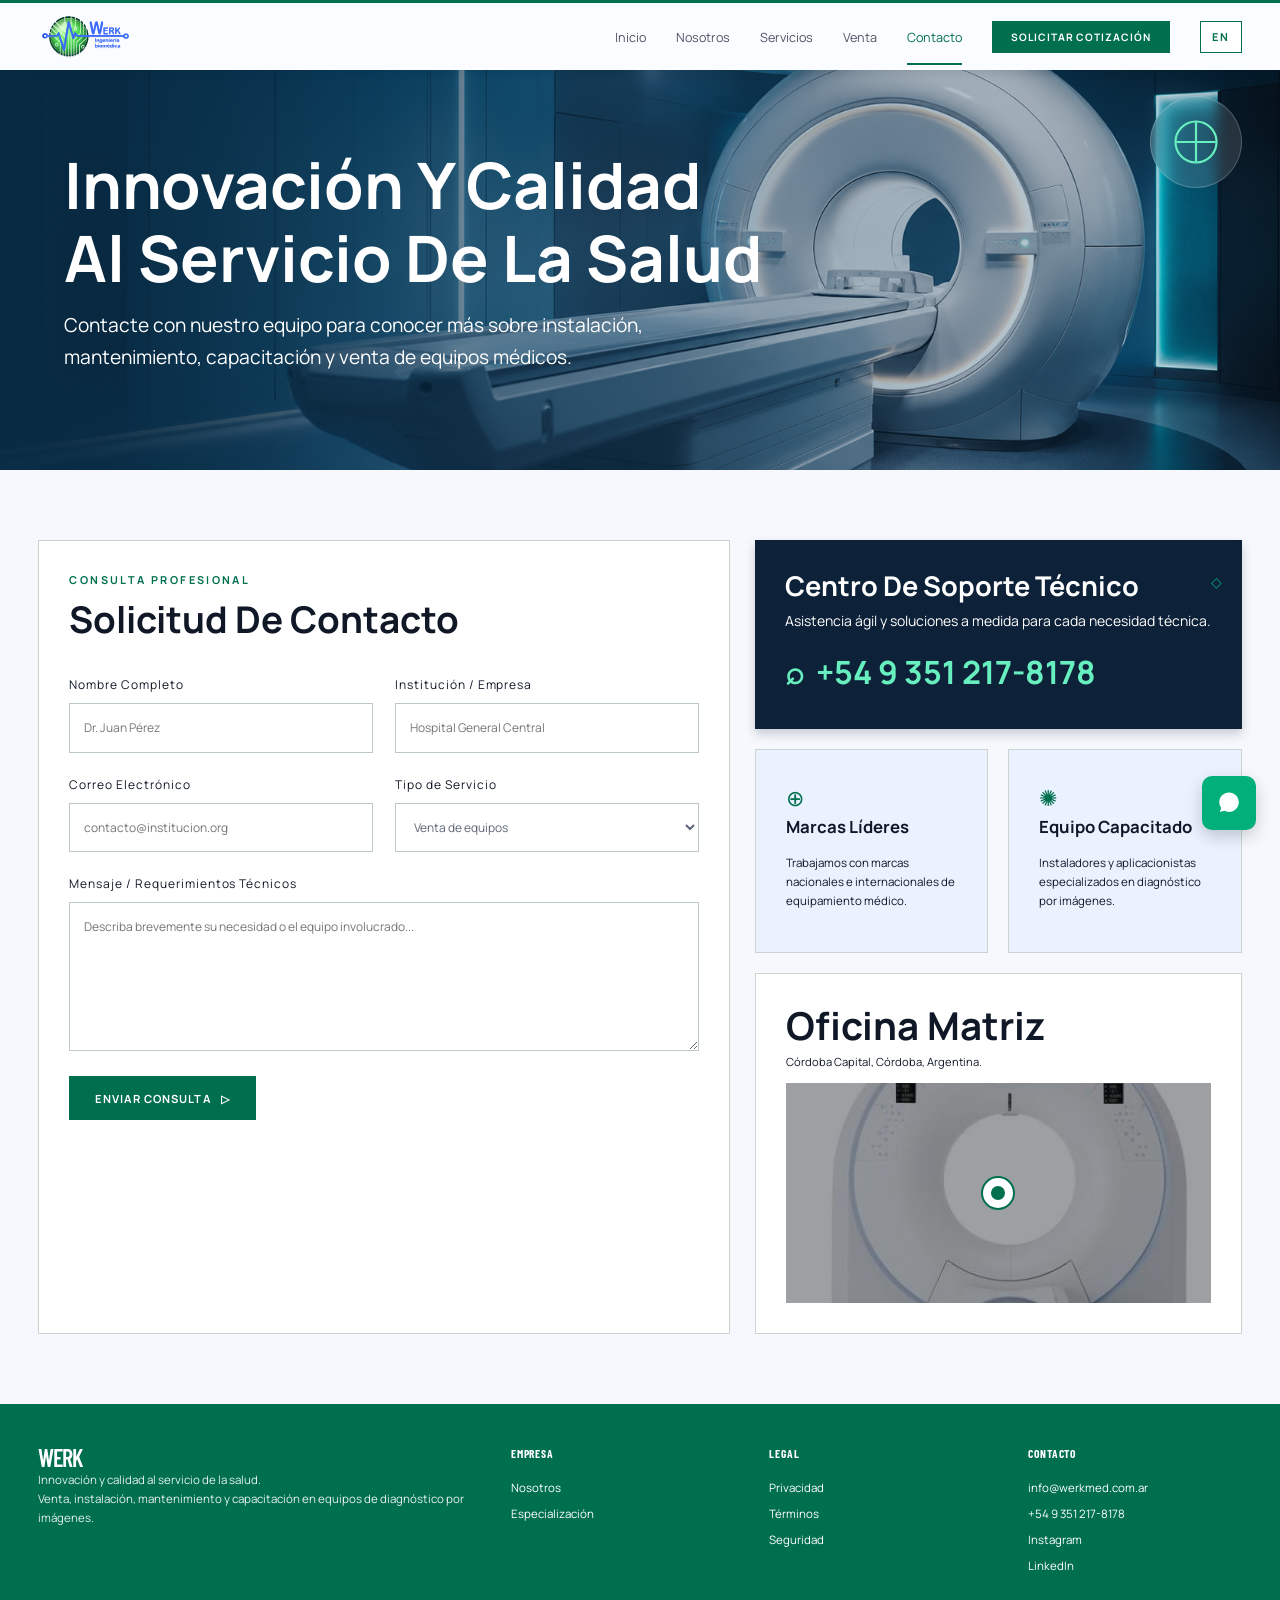
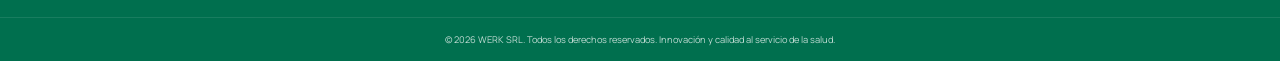
==== commit bce49f8e: "Correcciones x2" ====
--- a/contacto.html
+++ b/contacto.html
@@ -14,7 +14,7 @@
       <aside class="contact-aside"><article class="emergency-card"><span>◇</span><h2>Centro de Soporte Técnico</h2><p>Asistencia ágil y soluciones a medida para cada necesidad técnica.</p><a href="tel:+5493512178178">⌕ &nbsp;+54 9 351 217-8178</a></article><div class="contact-mini-grid"><article><span class="icon">⊕</span><h3>Marcas líderes</h3><p>Trabajamos con marcas nacionales e internacionales de equipamiento médico.</p></article><article><span class="icon">✺</span><h3>Equipo capacitado</h3><p>Instaladores y aplicacionistas especializados en diagnóstico por imágenes.</p></article></div><article class="location-card"><h2>Oficina Matriz</h2><p>Córdoba Capital, Córdoba, Argentina.</p><div class="map-placeholder"><span></span></div></article></aside>
     </section>
   </main>
-  <a class="floating-contact" href="mailto:info@werkmed.com.ar">▤</a>
+  <a class="floating-contact" href="https://wa.me/5493512178178" target="_blank" rel="noopener" aria-label="Escribinos por WhatsApp"><svg viewBox="0 0 32 32" width="26" height="26" fill="currentColor" aria-hidden="true"><path d="M16.04 3C9.37 3 3.98 8.32 3.98 14.9c0 2.62.87 5.05 2.35 7.02L4.9 27l5.29-1.38a13.1 13.1 0 0 0 5.85 1.38c6.67 0 12.06-5.32 12.06-11.9C28.1 8.32 22.71 3 16.04 3zm5.36 17.43c-.29-.15-1.73-.85-2-.95-.27-.1-.46-.15-.66.15-.2.29-.75.94-.92 1.14-.17.19-.34.22-.63.07-.29-.15-1.23-.45-2.34-1.42-.87-.76-1.45-1.7-1.62-1.99-.17-.29-.02-.44.13-.59.13-.13.29-.34.44-.51.15-.17.19-.29.29-.48.1-.19.05-.36-.02-.51-.07-.15-.66-1.58-.9-2.17-.24-.57-.48-.49-.66-.5h-.56c-.19 0-.51.07-.78.36-.27.29-1.02 1-1.02 2.44s1.05 2.83 1.19 3.03c.15.19 2.06 3.15 5 4.42.7.3 1.24.48 1.67.62.7.22 1.34.19 1.84.12.56-.08 1.73-.71 1.97-1.39.24-.68.24-1.27.17-1.39-.07-.13-.26-.2-.55-.34z"/></svg></a>
   <footer class="site-footer"><div class="footer-grid"><div><a class="brand brand-light" href="index.html">WERK</a><p>Innovación y calidad al servicio de la salud.<br>Venta, instalación, mantenimiento y capacitación en equipos de diagnóstico por imágenes.</p></div><div><h3>Empresa</h3><a href="nosotros.html">Nosotros</a><a href="nosotros.html#trayectoria">Especialización</a></div><div><h3>Legal</h3><a href="#">Privacidad</a><a href="#">Términos</a><a href="#">Seguridad</a></div><div><h3>Contacto</h3><a href="mailto:info@werkmed.com.ar">info@werkmed.com.ar</a><a href="tel:+5493512178178">+54 9 351 217-8178</a><a href="https://www.instagram.com/werk.med" target="_blank" rel="noopener">Instagram</a><a href="https://www.linkedin.com/in/werk-s-r-l-277203a8/" target="_blank" rel="noopener">LinkedIn</a></div></div><div class="footer-bottom">© 2026 WERK SRL. Todos los derechos reservados. Innovación y calidad al servicio de la salud.</div></footer>
   <script src="script/script.js"></script>
 </body>
--- a/styles/styles.css
+++ b/styles/styles.css
@@ -1,5 +1,5 @@
 :root{--green:#006f4e;--green-dark:#00583e;--mint:#68efbf;--navy:#0d2138;--ink:#101827;--muted:#667080;--paper:#f7f8fd;--tint:#eef3ff;--line:#cbd4cf;--white:#fff;--header:70px}
-*{box-sizing:border-box}html{scroll-behavior:smooth;scroll-padding-top:var(--header);overflow-x:hidden;max-width:100%}body{margin:0;background:var(--paper);color:var(--ink);font-family:Manrope,Arial,sans-serif;font-size:14px;line-height:1.65;overflow-x:hidden;max-width:100%;overflow-wrap:break-word}h1,h2,h3,p{margin-top:0}h1,h2,h3{line-height:1.15;text-transform:capitalize}h1{font-size:clamp(2.3rem,5vw,4.3rem)}h2{font-size:clamp(1.8rem,3vw,2.7rem)}h3{font-size:1.05rem}a{color:inherit;text-decoration:none}.site-header{height:var(--header);padding:0 3%;display:flex;align-items:center;gap:30px;background:#fbfcff;border-top:3px solid var(--green);box-shadow:0 2px 9px #10203018;position:sticky;top:0;z-index:100}.brand{font:600 2rem/1 "Barlow Condensed",sans-serif;color:var(--green);letter-spacing:-1px;display:flex;align-items:center}.brand-logo{height:62px;width:auto;display:block}.main-nav{display:flex;align-items:center;gap:30px;margin-left:auto}.main-nav a{font-size:.79rem;color:#4e5667;padding:20px 0 15px;border-bottom:2px solid transparent}.main-nav a:hover,.main-nav a.active{color:var(--green);border-color:var(--green)}.button{display:inline-flex;justify-content:center;align-items:center;min-height:44px;padding:0 26px;border:1px solid var(--green);background:var(--green);color:#fff;text-transform:uppercase;letter-spacing:.09em;font:700 .7rem Manrope;cursor:pointer}.button:hover{background:var(--green-dark)}.button-small{min-height:32px;padding:0 18px;font-size:.64rem}.button-outline{background:transparent;color:var(--green)}.button-outline:hover{color:#fff}.menu-toggle{display:none;background:none;border:0;padding:8px}.menu-toggle span{display:block;width:24px;height:2px;margin:5px;background:var(--green)}.hero-carousel{height:620px;position:relative;overflow:hidden;background:#233a4d}.hero-slide{position:absolute;inset:0;opacity:0;visibility:hidden;background-image:linear-gradient(90deg,#143a4a75,#143a4a25),var(--hero-image);background-size:cover;background-position:center;transition:opacity .7s ease}.hero-slide.active{opacity:1;visibility:visible}.hero-card{position:absolute;left:2.7%;bottom:35px;width:min(480px,90%);padding:26px;background:#f7f9ffea;border-left:2px solid var(--mint)}.hero-card h1,.hero-card h2{font-size:1.75rem;margin-bottom:14px}.hero-card p:not(.eyebrow){color:#626c7b}.eyebrow{text-transform:uppercase;letter-spacing:.22em;color:var(--green);font-size:.68rem;font-weight:700;margin-bottom:9px}.eyebrow.light{color:var(--mint)}.button-row{display:flex;flex-wrap:wrap;gap:12px;margin-top:22px}.carousel-dots{position:absolute;bottom:25px;left:50%;transform:translateX(-50%);display:flex;gap:10px;z-index:4}.carousel-dots button{border:0;width:34px;height:4px;padding:0;background:#d5e1e6aa;cursor:pointer}.carousel-dots button.active{background:#fff}.stats{display:grid;grid-template-columns:repeat(4,1fr);padding:30px 6%;background:var(--green);color:#fff;text-align:center}.stats div{display:flex;flex-direction:column;min-width:0}.stats strong{font-size:2rem;overflow-wrap:break-word}.stats span{text-transform:uppercase;font:500 .62rem "Barlow Condensed";letter-spacing:.03em}.section{padding:70px max(3%,calc((100% - 1240px)/2))}.section h2{margin-bottom:30px}.split-feature{display:grid;grid-template-columns:1.25fr .85fr;padding-bottom:0}.feature-copy{padding:0 70px 55px 0}.feature-copy>p:not(.eyebrow){color:var(--muted);max-width:650px}.feature-image{min-height:430px;background-size:cover;background-position:center}.image-scanner{background-image:url("../assets/img/hero/tomografo-hero.png")}.mini-grid{display:grid;grid-template-columns:1fr 1fr;gap:14px;margin-top:30px}.mini-card{border:1px solid var(--line);padding:20px;background:#fff}.mini-card h3{margin:8px 0}.mini-card p{font-size:.76rem;color:var(--muted);margin:0}.icon{display:inline-block;color:var(--green);font-size:1.4rem}.section-tint{background:var(--tint)}.pillar-grid{display:grid;grid-template-columns:2fr 1fr;gap:24px}.pillar-card{background:#fff;border:1px solid var(--line);display:flex;flex-direction:column}.pillar-wide{display:grid;grid-template-columns:1fr 1.1fr}.pillar-copy{padding:35px}.pillar-copy p{color:var(--muted)}.pillar-image{background-size:cover;background-position:center;min-height:210px}.image-install{background-image:url("../assets/img/vtas/aquilion16.jpg")}.image-maintenance{background-image:url("../assets/img/hero/resonador-hero.png");margin:0 20px}.check-list{list-style:"✓  ";padding-left:16px;color:var(--green);font-size:.76rem}.text-link{text-transform:uppercase;letter-spacing:.1em;color:var(--green);font-size:.68rem;font-weight:700}.card-link{padding:14px 20px}.academy{display:grid;grid-template-columns:1fr 1.1fr;background:var(--green);color:#fff;padding:32px max(3%,calc((100% - 1240px)/2))}.academy-image{min-height:290px;background:url("../assets/img/hero/mamografo-hero.png") center/cover;position:relative}.academy-badge{position:absolute;right:-30px;bottom:-15px;background:#fff;color:var(--green);padding:18px 25px;display:flex;flex-direction:column}.academy-badge span{text-transform:uppercase;font-size:.56rem;letter-spacing:.14em}.academy-copy{padding:15px 30px 10px 65px}.academy-copy h2{margin-bottom:15px}.academy-item{display:flex;gap:18px;margin-top:24px}.academy-item small{display:block}.floating-contact{position:fixed;right:24px;bottom:70px;z-index:40;width:54px;height:54px;border-radius:10px;background:#00af7a;color:#fff;display:grid;place-items:center;font-size:1.5rem;box-shadow:0 6px 16px #001b1433}.site-footer{background:var(--green);color:#fff}.footer-grid{padding:42px max(3%,calc((100% - 1240px)/2));display:grid;grid-template-columns:2fr repeat(3,1fr);gap:45px}.brand-light{color:#fff;font-size:1.5rem}.footer-grid p{font-size:.72rem;opacity:.9}.footer-grid h3{text-transform:uppercase;font:700 .72rem "Barlow Condensed";letter-spacing:.08em}.footer-grid div:not(:first-child){display:flex;flex-direction:column;gap:7px}.footer-grid a:not(.brand){font-size:.72rem}.footer-bottom{border-top:1px solid #ffffff20;padding:14px 3%;text-align:center;font-size:.58rem;opacity:.75}
+*{box-sizing:border-box}html{scroll-behavior:smooth;scroll-padding-top:var(--header);overflow-x:hidden;max-width:100%}body{margin:0;background:var(--paper);color:var(--ink);font-family:Manrope,Arial,sans-serif;font-size:14px;line-height:1.65;overflow-wrap:break-word}h1,h2,h3,p{margin-top:0}h1,h2,h3{line-height:1.15;text-transform:capitalize}.lc{text-transform:lowercase}h1{font-size:clamp(2.3rem,5vw,4.3rem)}h2{font-size:clamp(1.8rem,3vw,2.7rem)}h3{font-size:1.05rem}a{color:inherit;text-decoration:none}.site-header{height:var(--header);padding:0 3%;display:flex;align-items:center;gap:30px;background:#fbfcff;border-top:3px solid var(--green);box-shadow:0 2px 9px #10203018;position:sticky;top:0;z-index:100}.brand{font:600 2rem/1 "Barlow Condensed",sans-serif;color:var(--green);letter-spacing:-1px;display:flex;align-items:center}.brand-logo{height:62px;width:auto;display:block}.main-nav{display:flex;align-items:center;gap:30px;margin-left:auto}.main-nav a{font-size:.79rem;color:#4e5667;padding:20px 0 15px;border-bottom:2px solid transparent}.main-nav a:hover,.main-nav a.active{color:var(--green);border-color:var(--green)}.button{display:inline-flex;justify-content:center;align-items:center;min-height:44px;padding:0 26px;border:1px solid var(--green);background:var(--green);color:#fff;text-transform:uppercase;letter-spacing:.09em;font:700 .7rem Manrope;cursor:pointer}.button:hover{background:var(--green-dark)}.button-small{min-height:32px;padding:0 18px;font-size:.64rem}.button-outline{background:transparent;color:var(--green)}.button-outline:hover{color:#fff}.menu-toggle{display:none;background:none;border:0;padding:8px}.menu-toggle span{display:block;width:24px;height:2px;margin:5px;background:var(--green)}.hero-carousel{height:620px;position:relative;overflow:hidden;background:#233a4d}.hero-slide{position:absolute;inset:0;opacity:0;visibility:hidden;background-image:linear-gradient(90deg,#143a4a75,#143a4a25),var(--hero-image);background-size:cover;background-position:center;transition:opacity .7s ease}.hero-slide.active{opacity:1;visibility:visible}.hero-card{position:absolute;left:2.7%;bottom:35px;width:min(480px,90%);padding:26px;background:#f7f9ffea;border-left:2px solid var(--mint)}.hero-card h1,.hero-card h2{font-size:1.75rem;margin-bottom:14px}.hero-card p:not(.eyebrow){color:#626c7b}.eyebrow{text-transform:uppercase;letter-spacing:.22em;color:var(--green);font-size:.68rem;font-weight:700;margin-bottom:9px}.eyebrow.light{color:var(--mint)}.button-row{display:flex;flex-wrap:wrap;gap:12px;margin-top:22px}.carousel-dots{position:absolute;bottom:25px;left:50%;transform:translateX(-50%);display:flex;gap:10px;z-index:4}.carousel-dots button{border:0;width:34px;height:4px;padding:0;background:#d5e1e6aa;cursor:pointer}.carousel-dots button.active{background:#fff}.stats{display:grid;grid-template-columns:repeat(4,1fr);padding:30px 6%;background:var(--green);color:#fff;text-align:center}.stats div{display:flex;flex-direction:column;min-width:0}.stats strong{font-size:2rem;overflow-wrap:break-word}.stats span{text-transform:uppercase;font:500 .62rem "Barlow Condensed";letter-spacing:.03em}.section{padding:70px max(3%,calc((100% - 1240px)/2))}.section h2{margin-bottom:30px}.split-feature{display:grid;grid-template-columns:1.25fr .85fr;padding-bottom:0}.feature-copy{padding:0 70px 55px 0}.feature-copy>p:not(.eyebrow){color:var(--muted);max-width:650px}.feature-image{min-height:430px;background-size:cover;background-position:center}.image-scanner{background-image:url("../assets/img/hero/tomografo-hero.png")}.mini-grid{display:grid;grid-template-columns:1fr 1fr;gap:14px;margin-top:30px}.mini-card{border:1px solid var(--line);padding:20px;background:#fff}.mini-card h3{margin:8px 0}.mini-card p{font-size:.76rem;color:var(--muted);margin:0}.icon{display:inline-block;color:var(--green);font-size:1.4rem}.section-tint{background:var(--tint)}.pillar-grid{display:grid;grid-template-columns:2fr 1fr;gap:24px}.pillar-card{background:#fff;border:1px solid var(--line);display:flex;flex-direction:column}.pillar-wide{display:grid;grid-template-columns:1fr 1.1fr}.pillar-copy{padding:35px}.pillar-copy p{color:var(--muted)}.pillar-image{background-size:cover;background-position:center;min-height:210px}.image-install{background-image:url("../assets/img/vtas/aquilion16.jpg")}.image-maintenance{background-image:url("../assets/img/hero/resonador-hero.png");margin:0 20px}.check-list{list-style:"✓  ";padding-left:16px;color:var(--green);font-size:.76rem}.text-link{text-transform:uppercase;letter-spacing:.1em;color:var(--green);font-size:.68rem;font-weight:700}.card-link{padding:14px 20px}.academy{display:grid;grid-template-columns:1fr 1.1fr;background:var(--green);color:#fff;padding:32px max(3%,calc((100% - 1240px)/2))}.academy-image{min-height:290px;background:url("../assets/img/hero/mamografo-hero.png") center/cover;position:relative}.academy-badge{position:absolute;right:-30px;bottom:-15px;background:#fff;color:var(--green);padding:18px 25px;display:flex;flex-direction:column}.academy-badge span{text-transform:uppercase;font-size:.56rem;letter-spacing:.14em}.academy-copy{padding:15px 30px 10px 65px}.academy-copy h2{margin-bottom:15px}.academy-item{display:flex;gap:18px;margin-top:24px}.academy-item small{display:block}.floating-contact{position:fixed;right:24px;bottom:70px;z-index:40;width:54px;height:54px;border-radius:10px;background:#00af7a;color:#fff;display:grid;place-items:center;font-size:1.5rem;box-shadow:0 6px 16px #001b1433}.site-footer{background:var(--green);color:#fff}.footer-grid{padding:42px max(3%,calc((100% - 1240px)/2));display:grid;grid-template-columns:2fr repeat(3,1fr);gap:45px}.brand-light{color:#fff;font-size:1.5rem}.footer-grid p{font-size:.72rem;opacity:.9}.footer-grid h3{text-transform:uppercase;font:700 .72rem "Barlow Condensed";letter-spacing:.08em}.footer-grid div:not(:first-child){display:flex;flex-direction:column;gap:7px}.footer-grid a:not(.brand){font-size:.72rem}.footer-bottom{border-top:1px solid #ffffff20;padding:14px 3%;text-align:center;font-size:.58rem;opacity:.75}
 .hero-about{height:560px;background:#eef2fa}.hero-about .hero-slide{background-size:cover;background-position:center}.hero-dark-card{position:absolute;left:0;bottom:0;width:52%;min-height:280px;padding:38px max(3%,calc((100vw - 1240px)/2));padding-right:45px;background:linear-gradient(90deg,#0d2138ef,#0d2138bf);color:#fff}.hero-dark-card h1,.hero-dark-card h2{font-size:clamp(2.3rem,4vw,3.6rem)}em{font-style:normal;color:var(--mint)}.hero-dark-card p:last-child{max-width:540px}.section-heading-line{display:flex;align-items:end;justify-content:space-between;border-bottom:1px solid var(--line);margin-bottom:25px}.section-heading-line h2{color:var(--green);font:600 2rem "Barlow Condensed";text-transform:capitalize;margin:0}.section-heading-line span{text-transform:uppercase;letter-spacing:.25em;color:#87909e;font-size:.6rem}.identity-grid{display:grid;grid-template-columns:1.3fr .9fr;gap:20px}.identity-card,blockquote{margin:0;border:1px solid var(--line);background:#fff;padding:30px}.identity-card h3{font-size:1.2rem}.mission{min-height:250px;display:flex;flex-direction:column;justify-content:space-between}.mission p{max-width:520px}.vision{background:var(--navy);color:#fff;display:flex;flex-direction:column;justify-content:space-between}.progress-mark{width:40px;height:5px;background:linear-gradient(90deg,var(--green) 55%,#6b7583 55%)}blockquote{background:#e9f4f7;text-align:center;display:flex;flex-direction:column;justify-content:center;color:var(--green);font-style:italic;font-size:1.1rem}blockquote small{color:var(--muted);font-style:normal;margin-top:8px}.values{padding:28px}.value-grid{display:grid;grid-template-columns:1fr 1fr;gap:20px}.value-grid p{margin:0}.value-grid b,.value-grid small{display:block}.value-grid small{font-size:.58rem;color:var(--muted);margin-left:20px}.timeline-section{background:#eaf3f7 url("../assets/img/vtas/rx.jpg") right center/38% no-repeat;background-blend-mode:screen}.timeline-section h2{color:var(--green)}.timeline{display:grid;grid-template-columns:repeat(3,1fr);border-top:1px solid #a9beb7;padding-top:8px}.timeline article{padding-right:35px}.timeline b{display:inline-block;border:1px solid var(--green);border-radius:7px;padding:3px 6px;color:var(--green);font:500 .7rem "Barlow Condensed"}.timeline h3{margin:15px 0 8px}.timeline p{font-size:.77rem}.expertise{display:grid;grid-template-columns:1fr 1fr;gap:55px;align-items:center;background-image:linear-gradient(#d8e1e633 1px,transparent 1px),linear-gradient(90deg,#d8e1e633 1px,transparent 1px);background-size:25px 25px}.short-rule{display:block;width:40px;height:3px;background:var(--green);margin:-15px 0 25px}.tech-list{list-style:none;padding:0}.tech-list li{background:#e9f1f5;border-left:3px solid var(--green);margin:10px 0;padding:8px 15px;font-size:.72rem}.expertise-visual{position:relative}.image-globe{height:430px;background:url("../assets/img/hero/tomografo-hero.png") center/cover;border-radius:4px;box-shadow:0 7px 16px #001c2233}.uptime-badge{position:absolute;bottom:-24px;left:-30px;background:#fff;border:1px solid var(--line);padding:12px}.uptime-badge strong,.uptime-badge span{display:block}.uptime-badge strong{font-size:1.5rem;color:var(--green)}.uptime-badge span{font-size:.6rem}
 .hero-services{height:560px}.service-hero-copy{position:absolute;left:2%;bottom:28px;width:min(660px,92%);padding:30px;border-left:3px solid var(--mint);background:linear-gradient(90deg,#0c584cca,transparent);color:#fff}.service-hero-copy h1,.service-hero-copy h2{font-size:clamp(2.3rem,4vw,3.5rem);margin-bottom:14px}.service-kicker{display:flex;justify-content:space-between;align-items:center;margin-bottom:55px;border-bottom:1px solid var(--line);padding-bottom:18px}.service-kicker p{color:var(--green);margin:0}.service-kicker span{color:var(--muted)}.service-kicker b,.specialty-heading>span{text-transform:uppercase;letter-spacing:.16em;color:var(--green);font-size:.62rem}.service-card-grid{display:grid;grid-template-columns:repeat(3,1fr);background:#fff;border:1px solid #dde2df}.service-card-grid article{padding:35px;border-right:1px solid #dde2df;border-bottom:1px solid #dde2df}.service-card-grid article:nth-child(3n){border-right:0}.service-card-grid article:nth-last-child(-n+3){border-bottom:0}.service-card-grid p,.service-card-grid li{color:var(--muted);font-size:.77rem}.service-card-grid ul{list-style:"•  ";padding-left:10px;line-height:2}.specialty{padding:55px max(3%,calc((100% - 1240px)/2));background:var(--green);color:#fff}.specialty-heading{display:flex;justify-content:space-between;align-items:center;margin-bottom:45px}.specialty-heading h2{color:var(--mint);margin:0}.specialty-heading p{margin:4px 0}.specialty-heading>span{border:1px solid #54caa450;padding:8px 16px;color:#8bdfc4}.specialty-layout{display:grid;grid-template-columns:2fr 1fr}.specialty-image{min-height:510px;background:url("../assets/img/hero/tomografo-hero.png") center/cover;position:relative}.specialty-caption{position:absolute;left:30px;bottom:30px;max-width:460px}.specialty-caption b{background:#009b6c;padding:6px 10px;text-transform:uppercase;font-size:.65rem}.specialty-caption p{margin:12px 0 3px}.specialty-side{display:grid;grid-template-rows:1fr 1fr}.specialty-side article{padding:35px;background:#21866c}.specialty-side article:last-child{background:#00996c;position:relative}.specialty-side p{font-size:.78rem}.specialty-side a{position:absolute;right:30px;bottom:25px;font-size:1.5rem}.support-panel{display:grid;grid-template-columns:1fr 1fr;padding-top:65px;padding-bottom:65px}.support-panel>div{padding:45px 65px;background:#fff}.support-panel>div:last-child{background:#e9f0ff}.support-list{list-style:none;padding:0}.support-list li{margin:15px 0;padding-left:40px;position:relative}.support-list li:before{content:"⌁";position:absolute;left:0;top:0;background:#d8f1e8;color:var(--green);padding:5px 9px}.support-list b,.support-list span{display:block;font-size:.7rem}.support-list span{color:var(--muted)}.support-cta{text-align:center}.network-icon{font-size:3.5rem;color:var(--green)}
 .contact-hero{min-height:400px;position:relative;background:linear-gradient(90deg,#0b3a5bba,#0b3a5b30),url("../assets/img/hero/resonador-hero.png") center/cover;color:#fff;display:flex;align-items:center;padding:5%}.contact-hero div{max-width:700px}.contact-hero h1{margin-bottom:15px}.contact-hero p{font-size:1.2rem}.contact-layout{display:grid;grid-template-columns:1.25fr .88fr;gap:25px}.contact-form,.contact-aside>article,.contact-mini-grid article{background:#fff;border:1px solid var(--line);padding:30px}.contact-form h2{font-size:2.3rem}.form-grid{display:grid;grid-template-columns:1fr 1fr;gap:22px;margin:35px 0 25px}.form-grid label{font-size:.75rem;letter-spacing:.08em}.form-grid input,.form-grid select,.form-grid textarea{display:block;width:100%;margin-top:8px;border:1px solid #bdc9c3;background:#fff;padding:14px;color:#5d6677;font:inherit}.full-field{grid-column:1/-1}.submit-button{border:0}.form-status{margin:15px 0 0;color:var(--green);font-weight:600}.contact-aside{display:flex;flex-direction:column;gap:20px}.contact-aside .emergency-card{background:var(--navy);color:#fff;border:0;box-shadow:0 5px 10px #001b2d33}.emergency-card{position:relative}.emergency-card>span{position:absolute;right:20px;color:#00a878}.emergency-card h2{font-size:1.7rem;margin-bottom:8px}.emergency-card a{color:var(--mint);font-size:2rem;font-weight:700}.contact-mini-grid{display:grid;grid-template-columns:1fr 1fr;gap:20px}.contact-mini-grid article{background:#eaf1ff}.contact-mini-grid p{font-size:.72rem}.location-card h2{margin-bottom:5px}.location-card>p{font-size:.7rem}.map-placeholder{height:220px;background:linear-gradient(#0b111766,#0b111766),url("../assets/img/vtas/canon.jpg") center/cover;display:grid;place-items:center}.map-placeholder span{width:30px;height:30px;border:8px solid #fff;border-radius:50%;background:var(--green);box-shadow:0 0 0 2px var(--green)}
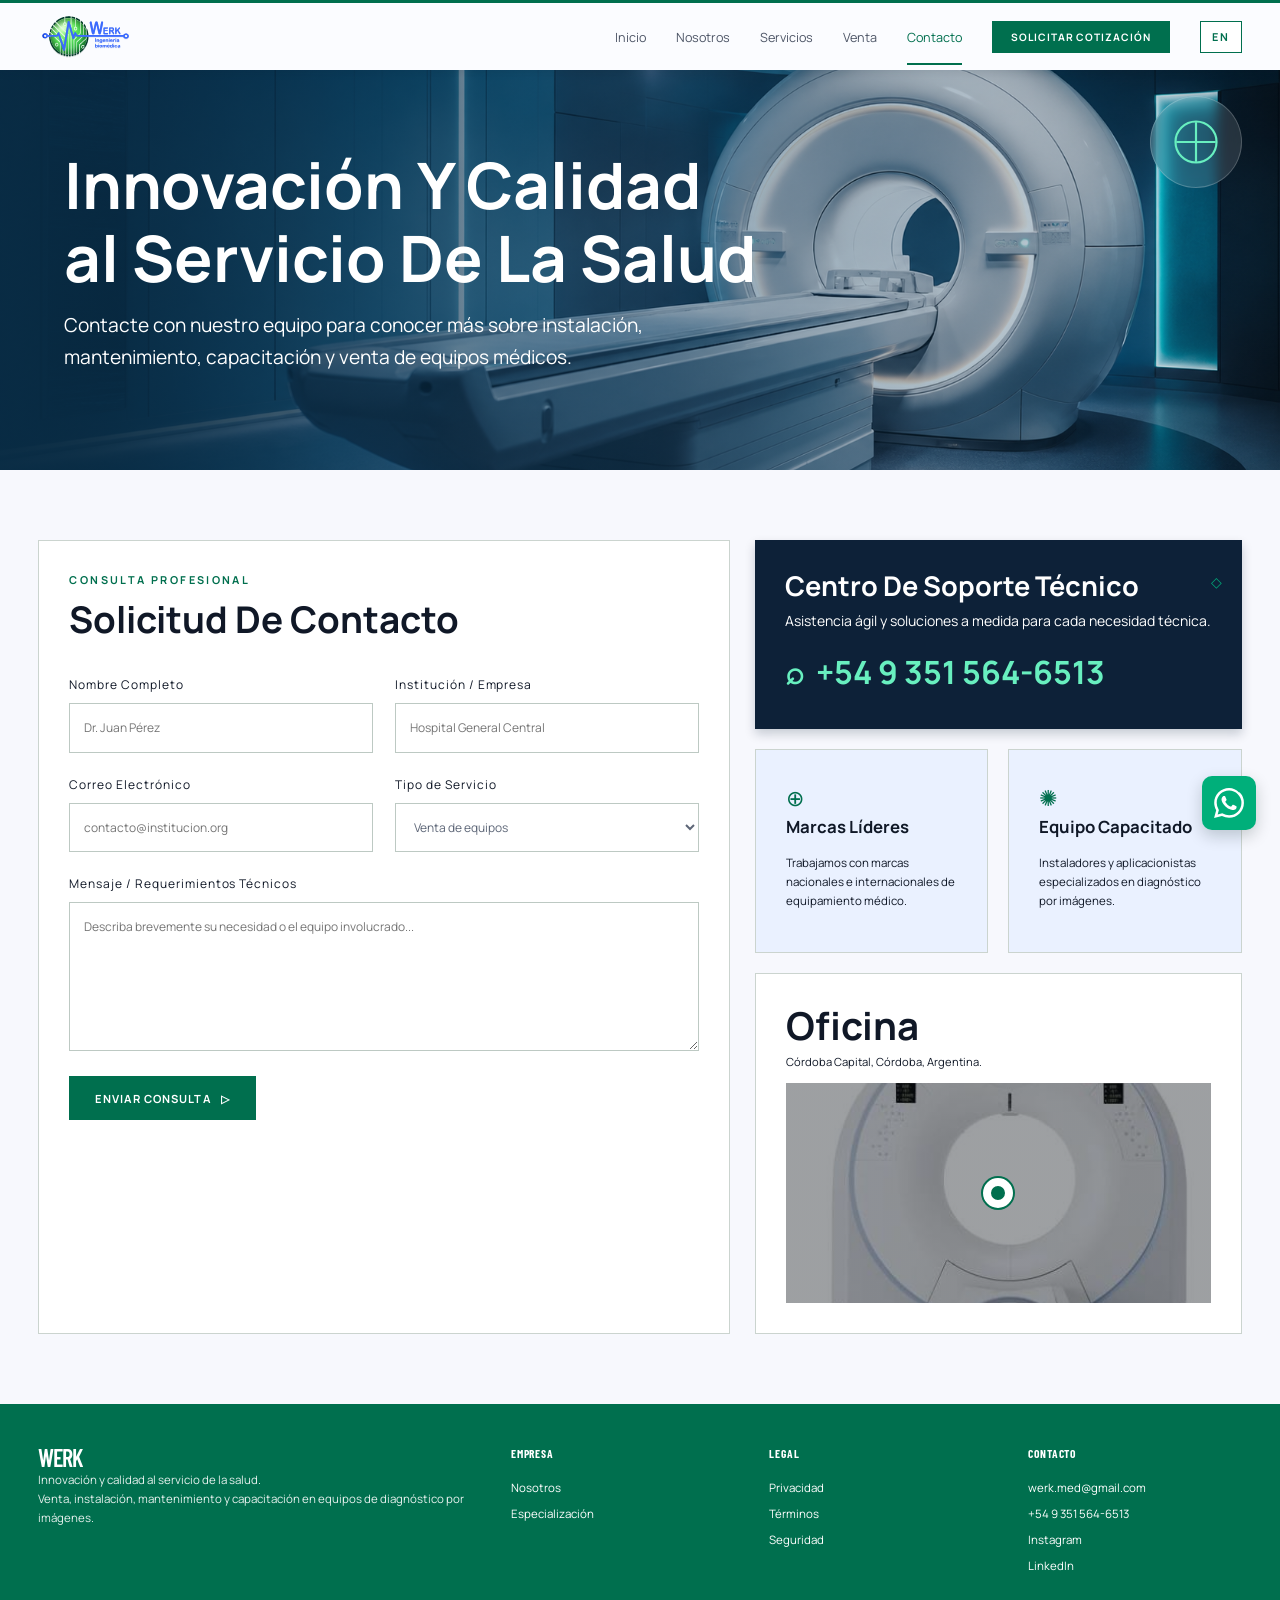
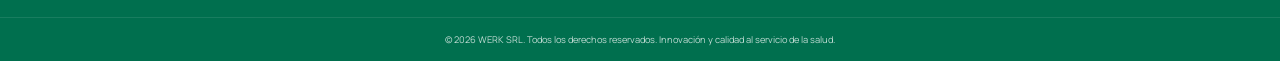
==== commit 0cdbb655: "Cambios en titulos, mail y wsp" ====
--- a/contacto.html
+++ b/contacto.html
@@ -8,14 +8,14 @@
 <body>
   <header class="site-header"><a class="brand" href="index.html" aria-label="WERK Inicio"><img class="brand-logo" src="assets/img/logo/werk_logo_v3.svg" alt="WERK" width="71" height="48"></a><button class="menu-toggle" type="button" aria-label="Abrir menú" aria-expanded="false"><span></span><span></span><span></span></button><nav class="main-nav" aria-label="Navegación principal"><a href="index.html">Inicio</a><a href="nosotros.html">Nosotros</a><a href="servicios.html">Servicios</a><a href="venta.html">Venta</a><a href="contacto.html">Contacto</a></nav><a class="button button-small header-cta" href="contacto.html">Solicitar cotización</a><button class="language-toggle" type="button" data-language-toggle aria-label="Cambiar a inglés"><span data-language-label>EN</span></button></header>
   <main>
-    <section class="contact-hero"><div class="hero-sticker" aria-hidden="true"><svg viewBox="0 0 100 100" fill="none" stroke="currentColor" stroke-width="4" stroke-linecap="round"><line x1="50" y1="15" x2="50" y2="85"/><line x1="15" y1="50" x2="85" y2="50"/><circle cx="50" cy="50" r="38"/></svg></div><div><h1>Innovación y Calidad al Servicio de la Salud</h1><p>Contacte con nuestro equipo para conocer más sobre instalación, mantenimiento, capacitación y venta de equipos médicos.</p></div></section>
+    <section class="contact-hero"><div class="hero-sticker" aria-hidden="true"><svg viewBox="0 0 100 100" fill="none" stroke="currentColor" stroke-width="4" stroke-linecap="round"><line x1="50" y1="15" x2="50" y2="85"/><line x1="15" y1="50" x2="85" y2="50"/><circle cx="50" cy="50" r="38"/></svg></div><div><h1>Innovación y Calidad <span class="lc">al</span> Servicio de la Salud</h1><p>Contacte con nuestro equipo para conocer más sobre instalación, mantenimiento, capacitación y venta de equipos médicos.</p></div></section>
     <section class="section contact-layout reveal-group">
       <form class="contact-form" id="contact-form"><p class="eyebrow">Consulta profesional</p><h2>Solicitud de Contacto</h2><div class="form-grid"><label>Nombre Completo<input type="text" name="nombre" placeholder="Dr. Juan Pérez" required></label><label>Institución / Empresa<input type="text" name="empresa" placeholder="Hospital General Central" required></label><label>Correo Electrónico<input type="email" name="email" placeholder="contacto@institucion.org" required></label><label>Tipo de Servicio<select name="servicio"><option>Venta de equipos</option><option>Mantenimiento Preventivo y Correctivo</option><option>Instalación, Desinstalación y Relocalización</option><option>Blindajes de Faraday</option><option>Capacitaciones</option><option>Consultoría Técnica y On-Site Manager</option></select></label><label class="full-field">Mensaje / Requerimientos Técnicos<textarea name="mensaje" rows="6" placeholder="Describa brevemente su necesidad o el equipo involucrado..." required></textarea></label></div><button class="button submit-button" type="submit">Enviar consulta&nbsp;&nbsp; ▷</button><p class="form-status" role="status"></p></form>
-      <aside class="contact-aside"><article class="emergency-card"><span>◇</span><h2>Centro de Soporte Técnico</h2><p>Asistencia ágil y soluciones a medida para cada necesidad técnica.</p><a href="tel:+5493512178178">⌕ &nbsp;+54 9 351 217-8178</a></article><div class="contact-mini-grid"><article><span class="icon">⊕</span><h3>Marcas líderes</h3><p>Trabajamos con marcas nacionales e internacionales de equipamiento médico.</p></article><article><span class="icon">✺</span><h3>Equipo capacitado</h3><p>Instaladores y aplicacionistas especializados en diagnóstico por imágenes.</p></article></div><article class="location-card"><h2>Oficina Matriz</h2><p>Córdoba Capital, Córdoba, Argentina.</p><div class="map-placeholder"><span></span></div></article></aside>
+      <aside class="contact-aside"><article class="emergency-card"><span>◇</span><h2>Centro de Soporte Técnico</h2><p>Asistencia ágil y soluciones a medida para cada necesidad técnica.</p><a href="tel:+5493515646513">⌕ &nbsp;+54 9 351 564-6513</a></article><div class="contact-mini-grid"><article><span class="icon">⊕</span><h3>Marcas líderes</h3><p>Trabajamos con marcas nacionales e internacionales de equipamiento médico.</p></article><article><span class="icon">✺</span><h3>Equipo capacitado</h3><p>Instaladores y aplicacionistas especializados en diagnóstico por imágenes.</p></article></div><article class="location-card"><h2>Oficina</h2><p>Córdoba Capital, Córdoba, Argentina.</p><div class="map-placeholder"><span></span></div></article></aside>
     </section>
   </main>
-  <a class="floating-contact" href="https://wa.me/5493512178178" target="_blank" rel="noopener" aria-label="Escribinos por WhatsApp"><svg viewBox="0 0 32 32" width="26" height="26" fill="currentColor" aria-hidden="true"><path d="M16.04 3C9.37 3 3.98 8.32 3.98 14.9c0 2.62.87 5.05 2.35 7.02L4.9 27l5.29-1.38a13.1 13.1 0 0 0 5.85 1.38c6.67 0 12.06-5.32 12.06-11.9C28.1 8.32 22.71 3 16.04 3zm5.36 17.43c-.29-.15-1.73-.85-2-.95-.27-.1-.46-.15-.66.15-.2.29-.75.94-.92 1.14-.17.19-.34.22-.63.07-.29-.15-1.23-.45-2.34-1.42-.87-.76-1.45-1.7-1.62-1.99-.17-.29-.02-.44.13-.59.13-.13.29-.34.44-.51.15-.17.19-.29.29-.48.1-.19.05-.36-.02-.51-.07-.15-.66-1.58-.9-2.17-.24-.57-.48-.49-.66-.5h-.56c-.19 0-.51.07-.78.36-.27.29-1.02 1-1.02 2.44s1.05 2.83 1.19 3.03c.15.19 2.06 3.15 5 4.42.7.3 1.24.48 1.67.62.7.22 1.34.19 1.84.12.56-.08 1.73-.71 1.97-1.39.24-.68.24-1.27.17-1.39-.07-.13-.26-.2-.55-.34z"/></svg></a>
-  <footer class="site-footer"><div class="footer-grid"><div><a class="brand brand-light" href="index.html">WERK</a><p>Innovación y calidad al servicio de la salud.<br>Venta, instalación, mantenimiento y capacitación en equipos de diagnóstico por imágenes.</p></div><div><h3>Empresa</h3><a href="nosotros.html">Nosotros</a><a href="nosotros.html#trayectoria">Especialización</a></div><div><h3>Legal</h3><a href="#">Privacidad</a><a href="#">Términos</a><a href="#">Seguridad</a></div><div><h3>Contacto</h3><a href="mailto:info@werkmed.com.ar">info@werkmed.com.ar</a><a href="tel:+5493512178178">+54 9 351 217-8178</a><a href="https://www.instagram.com/werk.med" target="_blank" rel="noopener">Instagram</a><a href="https://www.linkedin.com/in/werk-s-r-l-277203a8/" target="_blank" rel="noopener">LinkedIn</a></div></div><div class="footer-bottom">© 2026 WERK SRL. Todos los derechos reservados. Innovación y calidad al servicio de la salud.</div></footer>
+  <a class="floating-contact" href="https://wa.me/5493515646513" target="_blank" rel="noopener" aria-label="Escribinos por WhatsApp"><svg viewBox="0 0 24 24" width="30" height="30" fill="currentColor" aria-hidden="true"><path d="M17.472 14.382c-.297-.149-1.758-.867-2.03-.967-.273-.099-.471-.148-.67.15-.197.297-.767.966-.94 1.164-.173.199-.347.223-.644.075-.297-.15-1.255-.463-2.39-1.475-.883-.788-1.48-1.761-1.653-2.059-.173-.297-.018-.458.13-.606.134-.133.298-.347.446-.52.149-.174.198-.298.298-.497.099-.198.05-.371-.025-.52-.075-.149-.669-1.612-.916-2.207-.242-.579-.487-.5-.669-.51-.173-.008-.371-.01-.57-.01-.198 0-.52.074-.792.372-.272.297-1.04 1.016-1.04 2.479 0 1.462 1.065 2.875 1.213 3.074.149.198 2.096 3.2 5.077 4.487.709.306 1.262.489 1.694.625.712.227 1.36.195 1.871.118.571-.085 1.758-.719 2.006-1.413.248-.694.248-1.289.173-1.413-.074-.124-.272-.198-.57-.347zm-5.421 7.403h-.004a9.87 9.87 0 0 1-5.031-1.378l-.361-.214-3.741.982.998-3.648-.235-.374a9.86 9.86 0 0 1-1.51-5.26c.001-5.45 4.436-9.884 9.888-9.884 2.64 0 5.122 1.03 6.988 2.898a9.825 9.825 0 0 1 2.893 6.994c-.003 5.45-4.437 9.884-9.885 9.884zM20.052 3.578A11.815 11.815 0 0 0 12.05 0C5.495 0 .16 5.335.157 11.892c0 2.096.547 4.142 1.588 5.945L.057 24l6.305-1.654a11.882 11.882 0 0 0 5.683 1.448h.005c6.554 0 11.89-5.335 11.893-11.893a11.821 11.821 0 0 0-3.48-8.413z"/></svg></a>
+  <footer class="site-footer"><div class="footer-grid"><div><a class="brand brand-light" href="index.html">WERK</a><p>Innovación y calidad al servicio de la salud.<br>Venta, instalación, mantenimiento y capacitación en equipos de diagnóstico por imágenes.</p></div><div><h3>Empresa</h3><a href="nosotros.html">Nosotros</a><a href="nosotros.html#trayectoria">Especialización</a></div><div><h3>Legal</h3><a href="#">Privacidad</a><a href="#">Términos</a><a href="#">Seguridad</a></div><div><h3>Contacto</h3><a href="mailto:werk.med@gmail.com">werk.med@gmail.com</a><a href="tel:+5493515646513">+54 9 351 564-6513</a><a href="https://www.instagram.com/werk.med" target="_blank" rel="noopener">Instagram</a><a href="https://www.linkedin.com/in/werk-s-r-l-277203a8/" target="_blank" rel="noopener">LinkedIn</a></div></div><div class="footer-bottom">© 2026 WERK SRL. Todos los derechos reservados. Innovación y calidad al servicio de la salud.</div></footer>
   <script src="script/script.js"></script>
 </body>
 </html>
--- a/styles/styles.css
+++ b/styles/styles.css
@@ -3,7 +3,7 @@
 .hero-about{height:560px;background:#eef2fa}.hero-about .hero-slide{background-size:cover;background-position:center}.hero-dark-card{position:absolute;left:0;bottom:0;width:52%;min-height:280px;padding:38px max(3%,calc((100vw - 1240px)/2));padding-right:45px;background:linear-gradient(90deg,#0d2138ef,#0d2138bf);color:#fff}.hero-dark-card h1,.hero-dark-card h2{font-size:clamp(2.3rem,4vw,3.6rem)}em{font-style:normal;color:var(--mint)}.hero-dark-card p:last-child{max-width:540px}.section-heading-line{display:flex;align-items:end;justify-content:space-between;border-bottom:1px solid var(--line);margin-bottom:25px}.section-heading-line h2{color:var(--green);font:600 2rem "Barlow Condensed";text-transform:capitalize;margin:0}.section-heading-line span{text-transform:uppercase;letter-spacing:.25em;color:#87909e;font-size:.6rem}.identity-grid{display:grid;grid-template-columns:1.3fr .9fr;gap:20px}.identity-card,blockquote{margin:0;border:1px solid var(--line);background:#fff;padding:30px}.identity-card h3{font-size:1.2rem}.mission{min-height:250px;display:flex;flex-direction:column;justify-content:space-between}.mission p{max-width:520px}.vision{background:var(--navy);color:#fff;display:flex;flex-direction:column;justify-content:space-between}.progress-mark{width:40px;height:5px;background:linear-gradient(90deg,var(--green) 55%,#6b7583 55%)}blockquote{background:#e9f4f7;text-align:center;display:flex;flex-direction:column;justify-content:center;color:var(--green);font-style:italic;font-size:1.1rem}blockquote small{color:var(--muted);font-style:normal;margin-top:8px}.values{padding:28px}.value-grid{display:grid;grid-template-columns:1fr 1fr;gap:20px}.value-grid p{margin:0}.value-grid b,.value-grid small{display:block}.value-grid small{font-size:.58rem;color:var(--muted);margin-left:20px}.timeline-section{background:#eaf3f7 url("../assets/img/vtas/rx.jpg") right center/38% no-repeat;background-blend-mode:screen}.timeline-section h2{color:var(--green)}.timeline{display:grid;grid-template-columns:repeat(3,1fr);border-top:1px solid #a9beb7;padding-top:8px}.timeline article{padding-right:35px}.timeline b{display:inline-block;border:1px solid var(--green);border-radius:7px;padding:3px 6px;color:var(--green);font:500 .7rem "Barlow Condensed"}.timeline h3{margin:15px 0 8px}.timeline p{font-size:.77rem}.expertise{display:grid;grid-template-columns:1fr 1fr;gap:55px;align-items:center;background-image:linear-gradient(#d8e1e633 1px,transparent 1px),linear-gradient(90deg,#d8e1e633 1px,transparent 1px);background-size:25px 25px}.short-rule{display:block;width:40px;height:3px;background:var(--green);margin:-15px 0 25px}.tech-list{list-style:none;padding:0}.tech-list li{background:#e9f1f5;border-left:3px solid var(--green);margin:10px 0;padding:8px 15px;font-size:.72rem}.expertise-visual{position:relative}.image-globe{height:430px;background:url("../assets/img/hero/tomografo-hero.png") center/cover;border-radius:4px;box-shadow:0 7px 16px #001c2233}.uptime-badge{position:absolute;bottom:-24px;left:-30px;background:#fff;border:1px solid var(--line);padding:12px}.uptime-badge strong,.uptime-badge span{display:block}.uptime-badge strong{font-size:1.5rem;color:var(--green)}.uptime-badge span{font-size:.6rem}
 .hero-services{height:560px}.service-hero-copy{position:absolute;left:2%;bottom:28px;width:min(660px,92%);padding:30px;border-left:3px solid var(--mint);background:linear-gradient(90deg,#0c584cca,transparent);color:#fff}.service-hero-copy h1,.service-hero-copy h2{font-size:clamp(2.3rem,4vw,3.5rem);margin-bottom:14px}.service-kicker{display:flex;justify-content:space-between;align-items:center;margin-bottom:55px;border-bottom:1px solid var(--line);padding-bottom:18px}.service-kicker p{color:var(--green);margin:0}.service-kicker span{color:var(--muted)}.service-kicker b,.specialty-heading>span{text-transform:uppercase;letter-spacing:.16em;color:var(--green);font-size:.62rem}.service-card-grid{display:grid;grid-template-columns:repeat(3,1fr);background:#fff;border:1px solid #dde2df}.service-card-grid article{padding:35px;border-right:1px solid #dde2df;border-bottom:1px solid #dde2df}.service-card-grid article:nth-child(3n){border-right:0}.service-card-grid article:nth-last-child(-n+3){border-bottom:0}.service-card-grid p,.service-card-grid li{color:var(--muted);font-size:.77rem}.service-card-grid ul{list-style:"•  ";padding-left:10px;line-height:2}.specialty{padding:55px max(3%,calc((100% - 1240px)/2));background:var(--green);color:#fff}.specialty-heading{display:flex;justify-content:space-between;align-items:center;margin-bottom:45px}.specialty-heading h2{color:var(--mint);margin:0}.specialty-heading p{margin:4px 0}.specialty-heading>span{border:1px solid #54caa450;padding:8px 16px;color:#8bdfc4}.specialty-layout{display:grid;grid-template-columns:2fr 1fr}.specialty-image{min-height:510px;background:url("../assets/img/hero/tomografo-hero.png") center/cover;position:relative}.specialty-caption{position:absolute;left:30px;bottom:30px;max-width:460px}.specialty-caption b{background:#009b6c;padding:6px 10px;text-transform:uppercase;font-size:.65rem}.specialty-caption p{margin:12px 0 3px}.specialty-side{display:grid;grid-template-rows:1fr 1fr}.specialty-side article{padding:35px;background:#21866c}.specialty-side article:last-child{background:#00996c;position:relative}.specialty-side p{font-size:.78rem}.specialty-side a{position:absolute;right:30px;bottom:25px;font-size:1.5rem}.support-panel{display:grid;grid-template-columns:1fr 1fr;padding-top:65px;padding-bottom:65px}.support-panel>div{padding:45px 65px;background:#fff}.support-panel>div:last-child{background:#e9f0ff}.support-list{list-style:none;padding:0}.support-list li{margin:15px 0;padding-left:40px;position:relative}.support-list li:before{content:"⌁";position:absolute;left:0;top:0;background:#d8f1e8;color:var(--green);padding:5px 9px}.support-list b,.support-list span{display:block;font-size:.7rem}.support-list span{color:var(--muted)}.support-cta{text-align:center}.network-icon{font-size:3.5rem;color:var(--green)}
 .contact-hero{min-height:400px;position:relative;background:linear-gradient(90deg,#0b3a5bba,#0b3a5b30),url("../assets/img/hero/resonador-hero.png") center/cover;color:#fff;display:flex;align-items:center;padding:5%}.contact-hero div{max-width:700px}.contact-hero h1{margin-bottom:15px}.contact-hero p{font-size:1.2rem}.contact-layout{display:grid;grid-template-columns:1.25fr .88fr;gap:25px}.contact-form,.contact-aside>article,.contact-mini-grid article{background:#fff;border:1px solid var(--line);padding:30px}.contact-form h2{font-size:2.3rem}.form-grid{display:grid;grid-template-columns:1fr 1fr;gap:22px;margin:35px 0 25px}.form-grid label{font-size:.75rem;letter-spacing:.08em}.form-grid input,.form-grid select,.form-grid textarea{display:block;width:100%;margin-top:8px;border:1px solid #bdc9c3;background:#fff;padding:14px;color:#5d6677;font:inherit}.full-field{grid-column:1/-1}.submit-button{border:0}.form-status{margin:15px 0 0;color:var(--green);font-weight:600}.contact-aside{display:flex;flex-direction:column;gap:20px}.contact-aside .emergency-card{background:var(--navy);color:#fff;border:0;box-shadow:0 5px 10px #001b2d33}.emergency-card{position:relative}.emergency-card>span{position:absolute;right:20px;color:#00a878}.emergency-card h2{font-size:1.7rem;margin-bottom:8px}.emergency-card a{color:var(--mint);font-size:2rem;font-weight:700}.contact-mini-grid{display:grid;grid-template-columns:1fr 1fr;gap:20px}.contact-mini-grid article{background:#eaf1ff}.contact-mini-grid p{font-size:.72rem}.location-card h2{margin-bottom:5px}.location-card>p{font-size:.7rem}.map-placeholder{height:220px;background:linear-gradient(#0b111766,#0b111766),url("../assets/img/vtas/canon.jpg") center/cover;display:grid;place-items:center}.map-placeholder span{width:30px;height:30px;border:8px solid #fff;border-radius:50%;background:var(--green);box-shadow:0 0 0 2px var(--green)}
-@media(max-width:900px){.site-header{padding:0 18px}.menu-toggle{display:block;margin-left:auto}.main-nav{display:none;position:absolute;top:var(--header);left:0;right:0;background:#fff;flex-direction:column;gap:0;box-shadow:0 8px 15px #0002}.brand-logo{height:44px}.main-nav.open{display:flex}.main-nav a{width:100%;padding:14px 25px;border-bottom:1px solid #eee}.header-cta{display:none}.hero-carousel{height:560px}.hero-dark-card{width:80%}.split-feature,.pillar-grid,.academy,.expertise,.contact-layout,.support-panel{grid-template-columns:1fr}.feature-copy{padding-right:0}.split-feature{padding-bottom:60px}.feature-image{min-height:320px}.pillar-wide{grid-template-columns:1fr}.academy-copy{padding:55px 15px 20px}.academy-badge{right:10px}.identity-grid{grid-template-columns:1fr}.timeline{grid-template-columns:1fr;gap:25px}.timeline article{padding-left:15px;border-left:1px solid var(--green)}.service-card-grid{grid-template-columns:1fr}.service-card-grid article,.service-card-grid article:nth-last-child(-n+3){border-right:0;border-bottom:1px solid #dde2df}.service-card-grid article:last-child{border-bottom:0}.specialty-layout{grid-template-columns:1fr}.specialty-side{grid-template-columns:1fr 1fr;grid-template-rows:auto}.footer-grid{grid-template-columns:1.5fr 1fr 1fr}.footer-grid>div:last-child{grid-column:1/-1}.stats{grid-template-columns:repeat(2,1fr);gap:20px}.stats strong{font-size:1.5rem}.uptime-badge{left:12px}.expertise-visual{padding-bottom:30px}}
+@media(max-width:900px){.site-header{padding:0 18px}.menu-toggle{display:block;margin-left:auto}.main-nav{display:none;position:absolute;top:var(--header);left:0;right:0;background:#fff;flex-direction:column;gap:0;box-shadow:0 8px 15px #0002}.brand-logo{height:44px}.main-nav.open{display:flex}.main-nav a{width:100%;padding:14px 25px;border-bottom:1px solid #eee}.header-cta{display:none}.hero-carousel{height:560px}.hero-dark-card{width:80%}.split-feature,.pillar-grid,.academy,.expertise,.contact-layout,.support-panel{grid-template-columns:1fr}.feature-copy{padding-right:0}.split-feature{padding-bottom:60px}.feature-image{min-height:320px}.pillar-wide{grid-template-columns:1fr}.academy-copy{padding:55px 15px 20px}.academy-badge{right:10px}.identity-grid{grid-template-columns:1fr}.timeline{grid-template-columns:1fr;gap:25px}.timeline article{padding-left:15px;border-left:1px solid var(--green)}.service-card-grid{grid-template-columns:1fr}.service-card-grid article,.service-card-grid article:nth-last-child(-n+3){border-right:0;border-bottom:1px solid #dde2df}.service-card-grid article:last-child{border-bottom:0}.specialty-layout{grid-template-columns:1fr}.specialty-side{grid-template-columns:1fr 1fr;grid-template-rows:auto}.footer-grid{grid-template-columns:1.5fr 1fr 1fr}.footer-grid>div:last-child{grid-column:1/-1}.stats{grid-template-columns:repeat(2,1fr);gap:20px}.stats strong{font-size:1.5rem}.uptime-badge{left:12px}.expertise-visual{padding-bottom:30px}.timeline-section{background-image:none}}
 @media(max-width:600px){body{font-size:13px}.section{padding:50px 20px}.hero-carousel{height:590px}.hero-card{left:15px;bottom:35px;width:calc(100% - 30px)}.hero-dark-card{width:100%;padding:30px 20px}.service-hero-copy{left:15px;width:calc(100% - 30px)}.stats{grid-template-columns:1fr 1fr;gap:18px}.stats strong{font-size:1.3rem}.mini-grid,.form-grid,.contact-mini-grid{grid-template-columns:1fr}.full-field{grid-column:auto}.pillar-copy{padding:25px}.academy{padding:25px 20px}.academy-image{min-height:230px}.footer-grid{grid-template-columns:1fr 1fr;gap:30px;padding:40px 20px}.footer-grid>div:first-child,.footer-grid>div:last-child{grid-column:1/-1}.section-heading-line{align-items:start;flex-direction:column}.value-grid{grid-template-columns:1fr}.specialty{padding:50px 20px}.specialty-heading{align-items:start;flex-direction:column;gap:15px}.specialty-image{min-height:440px}.specialty-side{grid-template-columns:1fr}.support-panel>div{padding:35px 25px}.emergency-card a{font-size:1.3rem}.contact-hero{min-height:350px;padding:25px}.contact-form,.contact-aside>article,.contact-mini-grid article{padding:22px}.floating-contact{right:15px;bottom:20px}}
 @media(prefers-reduced-motion:reduce){*{scroll-behavior:auto!important}.hero-slide{transition:none}}
 
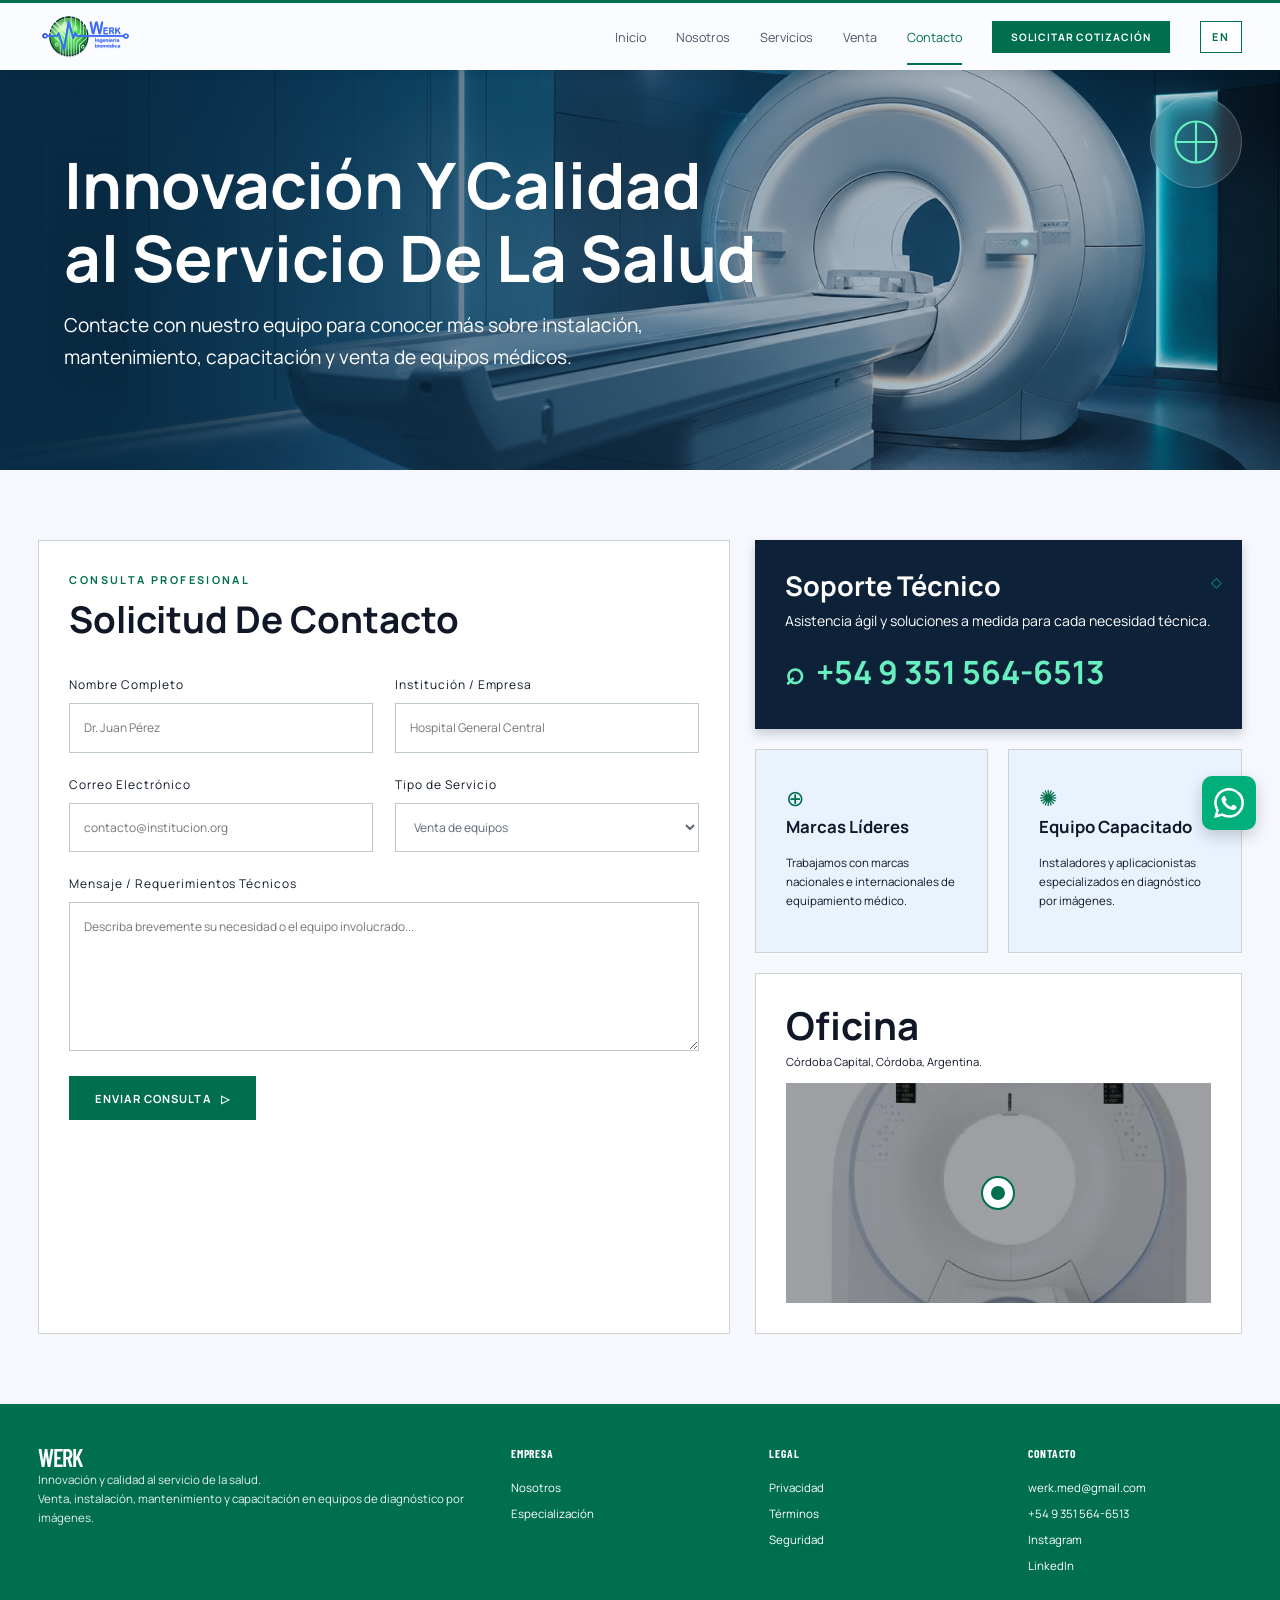
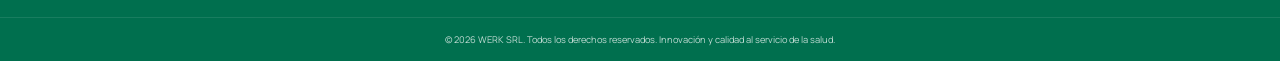
==== commit 76f14ea9: "cambio de imagenes" ====
--- a/contacto.html
+++ b/contacto.html
@@ -11,7 +11,7 @@
     <section class="contact-hero"><div class="hero-sticker" aria-hidden="true"><svg viewBox="0 0 100 100" fill="none" stroke="currentColor" stroke-width="4" stroke-linecap="round"><line x1="50" y1="15" x2="50" y2="85"/><line x1="15" y1="50" x2="85" y2="50"/><circle cx="50" cy="50" r="38"/></svg></div><div><h1>Innovación y Calidad <span class="lc">al</span> Servicio de la Salud</h1><p>Contacte con nuestro equipo para conocer más sobre instalación, mantenimiento, capacitación y venta de equipos médicos.</p></div></section>
     <section class="section contact-layout reveal-group">
       <form class="contact-form" id="contact-form"><p class="eyebrow">Consulta profesional</p><h2>Solicitud de Contacto</h2><div class="form-grid"><label>Nombre Completo<input type="text" name="nombre" placeholder="Dr. Juan Pérez" required></label><label>Institución / Empresa<input type="text" name="empresa" placeholder="Hospital General Central" required></label><label>Correo Electrónico<input type="email" name="email" placeholder="contacto@institucion.org" required></label><label>Tipo de Servicio<select name="servicio"><option>Venta de equipos</option><option>Mantenimiento Preventivo y Correctivo</option><option>Instalación, Desinstalación y Relocalización</option><option>Blindajes de Faraday</option><option>Capacitaciones</option><option>Consultoría Técnica y On-Site Manager</option></select></label><label class="full-field">Mensaje / Requerimientos Técnicos<textarea name="mensaje" rows="6" placeholder="Describa brevemente su necesidad o el equipo involucrado..." required></textarea></label></div><button class="button submit-button" type="submit">Enviar consulta&nbsp;&nbsp; ▷</button><p class="form-status" role="status"></p></form>
-      <aside class="contact-aside"><article class="emergency-card"><span>◇</span><h2>Centro de Soporte Técnico</h2><p>Asistencia ágil y soluciones a medida para cada necesidad técnica.</p><a href="tel:+5493515646513">⌕ &nbsp;+54 9 351 564-6513</a></article><div class="contact-mini-grid"><article><span class="icon">⊕</span><h3>Marcas líderes</h3><p>Trabajamos con marcas nacionales e internacionales de equipamiento médico.</p></article><article><span class="icon">✺</span><h3>Equipo capacitado</h3><p>Instaladores y aplicacionistas especializados en diagnóstico por imágenes.</p></article></div><article class="location-card"><h2>Oficina</h2><p>Córdoba Capital, Córdoba, Argentina.</p><div class="map-placeholder"><span></span></div></article></aside>
+      <aside class="contact-aside"><article class="emergency-card"><span>◇</span><h2>Soporte Técnico</h2><p>Asistencia ágil y soluciones a medida para cada necesidad técnica.</p><a href="tel:+5493515646513">⌕ &nbsp;+54 9 351 564-6513</a></article><div class="contact-mini-grid"><article><span class="icon">⊕</span><h3>Marcas líderes</h3><p>Trabajamos con marcas nacionales e internacionales de equipamiento médico.</p></article><article><span class="icon">✺</span><h3>Equipo capacitado</h3><p>Instaladores y aplicacionistas especializados en diagnóstico por imágenes.</p></article></div><article class="location-card"><h2>Oficina</h2><p>Córdoba Capital, Córdoba, Argentina.</p><div class="map-placeholder"><span></span></div></article></aside>
     </section>
   </main>
   <a class="floating-contact" href="https://wa.me/5493515646513" target="_blank" rel="noopener" aria-label="Escribinos por WhatsApp"><svg viewBox="0 0 24 24" width="30" height="30" fill="currentColor" aria-hidden="true"><path d="M17.472 14.382c-.297-.149-1.758-.867-2.03-.967-.273-.099-.471-.148-.67.15-.197.297-.767.966-.94 1.164-.173.199-.347.223-.644.075-.297-.15-1.255-.463-2.39-1.475-.883-.788-1.48-1.761-1.653-2.059-.173-.297-.018-.458.13-.606.134-.133.298-.347.446-.52.149-.174.198-.298.298-.497.099-.198.05-.371-.025-.52-.075-.149-.669-1.612-.916-2.207-.242-.579-.487-.5-.669-.51-.173-.008-.371-.01-.57-.01-.198 0-.52.074-.792.372-.272.297-1.04 1.016-1.04 2.479 0 1.462 1.065 2.875 1.213 3.074.149.198 2.096 3.2 5.077 4.487.709.306 1.262.489 1.694.625.712.227 1.36.195 1.871.118.571-.085 1.758-.719 2.006-1.413.248-.694.248-1.289.173-1.413-.074-.124-.272-.198-.57-.347zm-5.421 7.403h-.004a9.87 9.87 0 0 1-5.031-1.378l-.361-.214-3.741.982.998-3.648-.235-.374a9.86 9.86 0 0 1-1.51-5.26c.001-5.45 4.436-9.884 9.888-9.884 2.64 0 5.122 1.03 6.988 2.898a9.825 9.825 0 0 1 2.893 6.994c-.003 5.45-4.437 9.884-9.885 9.884zM20.052 3.578A11.815 11.815 0 0 0 12.05 0C5.495 0 .16 5.335.157 11.892c0 2.096.547 4.142 1.588 5.945L.057 24l6.305-1.654a11.882 11.882 0 0 0 5.683 1.448h.005c6.554 0 11.89-5.335 11.893-11.893a11.821 11.821 0 0 0-3.48-8.413z"/></svg></a>
--- a/styles/styles.css
+++ b/styles/styles.css
@@ -1,5 +1,5 @@
 :root{--green:#006f4e;--green-dark:#00583e;--mint:#68efbf;--navy:#0d2138;--ink:#101827;--muted:#667080;--paper:#f7f8fd;--tint:#eef3ff;--line:#cbd4cf;--white:#fff;--header:70px}
-*{box-sizing:border-box}html{scroll-behavior:smooth;scroll-padding-top:var(--header);overflow-x:hidden;max-width:100%}body{margin:0;background:var(--paper);color:var(--ink);font-family:Manrope,Arial,sans-serif;font-size:14px;line-height:1.65;overflow-wrap:break-word}h1,h2,h3,p{margin-top:0}h1,h2,h3{line-height:1.15;text-transform:capitalize}.lc{text-transform:lowercase}h1{font-size:clamp(2.3rem,5vw,4.3rem)}h2{font-size:clamp(1.8rem,3vw,2.7rem)}h3{font-size:1.05rem}a{color:inherit;text-decoration:none}.site-header{height:var(--header);padding:0 3%;display:flex;align-items:center;gap:30px;background:#fbfcff;border-top:3px solid var(--green);box-shadow:0 2px 9px #10203018;position:sticky;top:0;z-index:100}.brand{font:600 2rem/1 "Barlow Condensed",sans-serif;color:var(--green);letter-spacing:-1px;display:flex;align-items:center}.brand-logo{height:62px;width:auto;display:block}.main-nav{display:flex;align-items:center;gap:30px;margin-left:auto}.main-nav a{font-size:.79rem;color:#4e5667;padding:20px 0 15px;border-bottom:2px solid transparent}.main-nav a:hover,.main-nav a.active{color:var(--green);border-color:var(--green)}.button{display:inline-flex;justify-content:center;align-items:center;min-height:44px;padding:0 26px;border:1px solid var(--green);background:var(--green);color:#fff;text-transform:uppercase;letter-spacing:.09em;font:700 .7rem Manrope;cursor:pointer}.button:hover{background:var(--green-dark)}.button-small{min-height:32px;padding:0 18px;font-size:.64rem}.button-outline{background:transparent;color:var(--green)}.button-outline:hover{color:#fff}.menu-toggle{display:none;background:none;border:0;padding:8px}.menu-toggle span{display:block;width:24px;height:2px;margin:5px;background:var(--green)}.hero-carousel{height:620px;position:relative;overflow:hidden;background:#233a4d}.hero-slide{position:absolute;inset:0;opacity:0;visibility:hidden;background-image:linear-gradient(90deg,#143a4a75,#143a4a25),var(--hero-image);background-size:cover;background-position:center;transition:opacity .7s ease}.hero-slide.active{opacity:1;visibility:visible}.hero-card{position:absolute;left:2.7%;bottom:35px;width:min(480px,90%);padding:26px;background:#f7f9ffea;border-left:2px solid var(--mint)}.hero-card h1,.hero-card h2{font-size:1.75rem;margin-bottom:14px}.hero-card p:not(.eyebrow){color:#626c7b}.eyebrow{text-transform:uppercase;letter-spacing:.22em;color:var(--green);font-size:.68rem;font-weight:700;margin-bottom:9px}.eyebrow.light{color:var(--mint)}.button-row{display:flex;flex-wrap:wrap;gap:12px;margin-top:22px}.carousel-dots{position:absolute;bottom:25px;left:50%;transform:translateX(-50%);display:flex;gap:10px;z-index:4}.carousel-dots button{border:0;width:34px;height:4px;padding:0;background:#d5e1e6aa;cursor:pointer}.carousel-dots button.active{background:#fff}.stats{display:grid;grid-template-columns:repeat(4,1fr);padding:30px 6%;background:var(--green);color:#fff;text-align:center}.stats div{display:flex;flex-direction:column;min-width:0}.stats strong{font-size:2rem;overflow-wrap:break-word}.stats span{text-transform:uppercase;font:500 .62rem "Barlow Condensed";letter-spacing:.03em}.section{padding:70px max(3%,calc((100% - 1240px)/2))}.section h2{margin-bottom:30px}.split-feature{display:grid;grid-template-columns:1.25fr .85fr;padding-bottom:0}.feature-copy{padding:0 70px 55px 0}.feature-copy>p:not(.eyebrow){color:var(--muted);max-width:650px}.feature-image{min-height:430px;background-size:cover;background-position:center}.image-scanner{background-image:url("../assets/img/hero/tomografo-hero.png")}.mini-grid{display:grid;grid-template-columns:1fr 1fr;gap:14px;margin-top:30px}.mini-card{border:1px solid var(--line);padding:20px;background:#fff}.mini-card h3{margin:8px 0}.mini-card p{font-size:.76rem;color:var(--muted);margin:0}.icon{display:inline-block;color:var(--green);font-size:1.4rem}.section-tint{background:var(--tint)}.pillar-grid{display:grid;grid-template-columns:2fr 1fr;gap:24px}.pillar-card{background:#fff;border:1px solid var(--line);display:flex;flex-direction:column}.pillar-wide{display:grid;grid-template-columns:1fr 1.1fr}.pillar-copy{padding:35px}.pillar-copy p{color:var(--muted)}.pillar-image{background-size:cover;background-position:center;min-height:210px}.image-install{background-image:url("../assets/img/vtas/aquilion16.jpg")}.image-maintenance{background-image:url("../assets/img/hero/resonador-hero.png");margin:0 20px}.check-list{list-style:"✓  ";padding-left:16px;color:var(--green);font-size:.76rem}.text-link{text-transform:uppercase;letter-spacing:.1em;color:var(--green);font-size:.68rem;font-weight:700}.card-link{padding:14px 20px}.academy{display:grid;grid-template-columns:1fr 1.1fr;background:var(--green);color:#fff;padding:32px max(3%,calc((100% - 1240px)/2))}.academy-image{min-height:290px;background:url("../assets/img/hero/mamografo-hero.png") center/cover;position:relative}.academy-badge{position:absolute;right:-30px;bottom:-15px;background:#fff;color:var(--green);padding:18px 25px;display:flex;flex-direction:column}.academy-badge span{text-transform:uppercase;font-size:.56rem;letter-spacing:.14em}.academy-copy{padding:15px 30px 10px 65px}.academy-copy h2{margin-bottom:15px}.academy-item{display:flex;gap:18px;margin-top:24px}.academy-item small{display:block}.floating-contact{position:fixed;right:24px;bottom:70px;z-index:40;width:54px;height:54px;border-radius:10px;background:#00af7a;color:#fff;display:grid;place-items:center;font-size:1.5rem;box-shadow:0 6px 16px #001b1433}.site-footer{background:var(--green);color:#fff}.footer-grid{padding:42px max(3%,calc((100% - 1240px)/2));display:grid;grid-template-columns:2fr repeat(3,1fr);gap:45px}.brand-light{color:#fff;font-size:1.5rem}.footer-grid p{font-size:.72rem;opacity:.9}.footer-grid h3{text-transform:uppercase;font:700 .72rem "Barlow Condensed";letter-spacing:.08em}.footer-grid div:not(:first-child){display:flex;flex-direction:column;gap:7px}.footer-grid a:not(.brand){font-size:.72rem}.footer-bottom{border-top:1px solid #ffffff20;padding:14px 3%;text-align:center;font-size:.58rem;opacity:.75}
+*{box-sizing:border-box}html{scroll-behavior:smooth;scroll-padding-top:var(--header);overflow-x:hidden;max-width:100%}body{margin:0;background:var(--paper);color:var(--ink);font-family:Manrope,Arial,sans-serif;font-size:14px;line-height:1.65;overflow-wrap:break-word}h1,h2,h3,p{margin-top:0}h1,h2,h3{line-height:1.15;text-transform:capitalize}.lc{text-transform:lowercase}h1{font-size:clamp(2.3rem,5vw,4.3rem)}h2{font-size:clamp(1.8rem,3vw,2.7rem)}h3{font-size:1.05rem}a{color:inherit;text-decoration:none}.site-header{height:var(--header);padding:0 3%;display:flex;align-items:center;gap:30px;background:#fbfcff;border-top:3px solid var(--green);box-shadow:0 2px 9px #10203018;position:sticky;top:0;z-index:100}.brand{font:600 2rem/1 "Barlow Condensed",sans-serif;color:var(--green);letter-spacing:-1px;display:flex;align-items:center}.brand-logo{height:62px;width:auto;display:block}.main-nav{display:flex;align-items:center;gap:30px;margin-left:auto}.main-nav a{font-size:.79rem;color:#4e5667;padding:20px 0 15px;border-bottom:2px solid transparent}.main-nav a:hover,.main-nav a.active{color:var(--green);border-color:var(--green)}.button{display:inline-flex;justify-content:center;align-items:center;min-height:44px;padding:0 26px;border:1px solid var(--green);background:var(--green);color:#fff;text-transform:uppercase;letter-spacing:.09em;font:700 .7rem Manrope;cursor:pointer}.button:hover{background:var(--green-dark)}.button-small{min-height:32px;padding:0 18px;font-size:.64rem}.button-outline{background:transparent;color:var(--green)}.button-outline:hover{color:#fff}.menu-toggle{display:none;background:none;border:0;padding:8px}.menu-toggle span{display:block;width:24px;height:2px;margin:5px;background:var(--green)}.hero-carousel{height:620px;position:relative;overflow:hidden;background:#233a4d}.hero-slide{position:absolute;inset:0;opacity:0;visibility:hidden;background-image:linear-gradient(90deg,#143a4a75,#143a4a25),var(--hero-image);background-size:cover;background-position:center;transition:opacity .7s ease}.hero-slide.active{opacity:1;visibility:visible}.hero-card{position:absolute;left:2.7%;bottom:35px;width:min(480px,90%);padding:26px;background:#f7f9ffea;border-left:2px solid var(--mint)}.hero-card h1,.hero-card h2{font-size:1.75rem;margin-bottom:14px}.hero-card p:not(.eyebrow){color:#626c7b}.eyebrow{text-transform:uppercase;letter-spacing:.22em;color:var(--green);font-size:.68rem;font-weight:700;margin-bottom:9px}.eyebrow.light{color:var(--mint)}.button-row{display:flex;flex-wrap:wrap;gap:12px;margin-top:22px}.carousel-dots{position:absolute;bottom:25px;left:50%;transform:translateX(-50%);display:flex;gap:10px;z-index:4}.carousel-dots button{border:0;width:34px;height:4px;padding:0;background:#d5e1e6aa;cursor:pointer}.carousel-dots button.active{background:#fff}.stats{display:grid;grid-template-columns:repeat(4,1fr);padding:30px 6%;background:var(--green);color:#fff;text-align:center}.stats div{display:flex;flex-direction:column;min-width:0}.stats strong{font-size:2rem;overflow-wrap:break-word}.stats span{text-transform:uppercase;font:500 .62rem "Barlow Condensed";letter-spacing:.03em}.section{padding:70px max(3%,calc((100% - 1240px)/2))}.section h2{margin-bottom:30px}.split-feature{display:grid;grid-template-columns:1.25fr .85fr;padding-bottom:0}.feature-copy{padding:0 70px 55px 0}.feature-copy>p:not(.eyebrow){color:var(--muted);max-width:650px}.feature-image{min-height:430px;background-size:cover;background-position:center}.image-scanner{background-image:url("../assets/img/hero/tomografo-hero.png")}.mini-grid{display:grid;grid-template-columns:1fr 1fr;gap:14px;margin-top:30px}.mini-card{border:1px solid var(--line);padding:20px;background:#fff}.mini-card h3{margin:8px 0}.mini-card p{font-size:.76rem;color:var(--muted);margin:0}.icon{display:inline-block;color:var(--green);font-size:1.4rem}.section-tint{background:var(--tint)}.pillar-grid{display:grid;grid-template-columns:2fr 1fr;gap:24px}.pillar-card{background:#fff;border:1px solid var(--line);display:flex;flex-direction:column}.pillar-wide{display:grid;grid-template-columns:1fr 1.1fr}.pillar-copy{padding:35px}.pillar-copy p{color:var(--muted)}.pillar-image{background-size:cover;background-position:center;min-height:210px}.image-install{background-image:url("../assets/img/vtas/aquilion-mantenimiento.jpg")}.image-maintenance{background-image:url("../assets/img/hero/resonador-hero.png");margin:0 20px}.check-list{list-style:"✓  ";padding-left:16px;color:var(--green);font-size:.76rem}.text-link{text-transform:uppercase;letter-spacing:.1em;color:var(--green);font-size:.68rem;font-weight:700}.card-link{padding:14px 20px}.academy{display:grid;grid-template-columns:1fr 1.1fr;background:var(--green);color:#fff;padding:32px max(3%,calc((100% - 1240px)/2))}.academy-image{min-height:290px;background:url("../assets/img/hero/mamografo-hero.png") center/cover;position:relative}.academy-badge{position:absolute;right:-30px;bottom:-15px;background:#fff;color:var(--green);padding:18px 25px;display:flex;flex-direction:column}.academy-badge span{text-transform:uppercase;font-size:.56rem;letter-spacing:.14em}.academy-copy{padding:15px 30px 10px 65px}.academy-copy h2{margin-bottom:15px}.academy-item{display:flex;gap:18px;margin-top:24px}.academy-item small{display:block}.floating-contact{position:fixed;right:24px;bottom:70px;z-index:40;width:54px;height:54px;border-radius:10px;background:#00af7a;color:#fff;display:grid;place-items:center;font-size:1.5rem;box-shadow:0 6px 16px #001b1433}.site-footer{background:var(--green);color:#fff}.footer-grid{padding:42px max(3%,calc((100% - 1240px)/2));display:grid;grid-template-columns:2fr repeat(3,1fr);gap:45px}.brand-light{color:#fff;font-size:1.5rem}.footer-grid p{font-size:.72rem;opacity:.9}.footer-grid h3{text-transform:uppercase;font:700 .72rem "Barlow Condensed";letter-spacing:.08em}.footer-grid div:not(:first-child){display:flex;flex-direction:column;gap:7px}.footer-grid a:not(.brand){font-size:.72rem}.footer-bottom{border-top:1px solid #ffffff20;padding:14px 3%;text-align:center;font-size:.58rem;opacity:.75}
 .hero-about{height:560px;background:#eef2fa}.hero-about .hero-slide{background-size:cover;background-position:center}.hero-dark-card{position:absolute;left:0;bottom:0;width:52%;min-height:280px;padding:38px max(3%,calc((100vw - 1240px)/2));padding-right:45px;background:linear-gradient(90deg,#0d2138ef,#0d2138bf);color:#fff}.hero-dark-card h1,.hero-dark-card h2{font-size:clamp(2.3rem,4vw,3.6rem)}em{font-style:normal;color:var(--mint)}.hero-dark-card p:last-child{max-width:540px}.section-heading-line{display:flex;align-items:end;justify-content:space-between;border-bottom:1px solid var(--line);margin-bottom:25px}.section-heading-line h2{color:var(--green);font:600 2rem "Barlow Condensed";text-transform:capitalize;margin:0}.section-heading-line span{text-transform:uppercase;letter-spacing:.25em;color:#87909e;font-size:.6rem}.identity-grid{display:grid;grid-template-columns:1.3fr .9fr;gap:20px}.identity-card,blockquote{margin:0;border:1px solid var(--line);background:#fff;padding:30px}.identity-card h3{font-size:1.2rem}.mission{min-height:250px;display:flex;flex-direction:column;justify-content:space-between}.mission p{max-width:520px}.vision{background:var(--navy);color:#fff;display:flex;flex-direction:column;justify-content:space-between}.progress-mark{width:40px;height:5px;background:linear-gradient(90deg,var(--green) 55%,#6b7583 55%)}blockquote{background:#e9f4f7;text-align:center;display:flex;flex-direction:column;justify-content:center;color:var(--green);font-style:italic;font-size:1.1rem}blockquote small{color:var(--muted);font-style:normal;margin-top:8px}.values{padding:28px}.value-grid{display:grid;grid-template-columns:1fr 1fr;gap:20px}.value-grid p{margin:0}.value-grid b,.value-grid small{display:block}.value-grid small{font-size:.58rem;color:var(--muted);margin-left:20px}.timeline-section{background:#eaf3f7 url("../assets/img/vtas/rx.jpg") right center/38% no-repeat;background-blend-mode:screen}.timeline-section h2{color:var(--green)}.timeline{display:grid;grid-template-columns:repeat(3,1fr);border-top:1px solid #a9beb7;padding-top:8px}.timeline article{padding-right:35px}.timeline b{display:inline-block;border:1px solid var(--green);border-radius:7px;padding:3px 6px;color:var(--green);font:500 .7rem "Barlow Condensed"}.timeline h3{margin:15px 0 8px}.timeline p{font-size:.77rem}.expertise{display:grid;grid-template-columns:1fr 1fr;gap:55px;align-items:center;background-image:linear-gradient(#d8e1e633 1px,transparent 1px),linear-gradient(90deg,#d8e1e633 1px,transparent 1px);background-size:25px 25px}.short-rule{display:block;width:40px;height:3px;background:var(--green);margin:-15px 0 25px}.tech-list{list-style:none;padding:0}.tech-list li{background:#e9f1f5;border-left:3px solid var(--green);margin:10px 0;padding:8px 15px;font-size:.72rem}.expertise-visual{position:relative}.image-globe{height:430px;background:url("../assets/img/hero/tomografo-hero.png") center/cover;border-radius:4px;box-shadow:0 7px 16px #001c2233}.uptime-badge{position:absolute;bottom:-24px;left:-30px;background:#fff;border:1px solid var(--line);padding:12px}.uptime-badge strong,.uptime-badge span{display:block}.uptime-badge strong{font-size:1.5rem;color:var(--green)}.uptime-badge span{font-size:.6rem}
 .hero-services{height:560px}.service-hero-copy{position:absolute;left:2%;bottom:28px;width:min(660px,92%);padding:30px;border-left:3px solid var(--mint);background:linear-gradient(90deg,#0c584cca,transparent);color:#fff}.service-hero-copy h1,.service-hero-copy h2{font-size:clamp(2.3rem,4vw,3.5rem);margin-bottom:14px}.service-kicker{display:flex;justify-content:space-between;align-items:center;margin-bottom:55px;border-bottom:1px solid var(--line);padding-bottom:18px}.service-kicker p{color:var(--green);margin:0}.service-kicker span{color:var(--muted)}.service-kicker b,.specialty-heading>span{text-transform:uppercase;letter-spacing:.16em;color:var(--green);font-size:.62rem}.service-card-grid{display:grid;grid-template-columns:repeat(3,1fr);background:#fff;border:1px solid #dde2df}.service-card-grid article{padding:35px;border-right:1px solid #dde2df;border-bottom:1px solid #dde2df}.service-card-grid article:nth-child(3n){border-right:0}.service-card-grid article:nth-last-child(-n+3){border-bottom:0}.service-card-grid p,.service-card-grid li{color:var(--muted);font-size:.77rem}.service-card-grid ul{list-style:"•  ";padding-left:10px;line-height:2}.specialty{padding:55px max(3%,calc((100% - 1240px)/2));background:var(--green);color:#fff}.specialty-heading{display:flex;justify-content:space-between;align-items:center;margin-bottom:45px}.specialty-heading h2{color:var(--mint);margin:0}.specialty-heading p{margin:4px 0}.specialty-heading>span{border:1px solid #54caa450;padding:8px 16px;color:#8bdfc4}.specialty-layout{display:grid;grid-template-columns:2fr 1fr}.specialty-image{min-height:510px;background:url("../assets/img/hero/tomografo-hero.png") center/cover;position:relative}.specialty-caption{position:absolute;left:30px;bottom:30px;max-width:460px}.specialty-caption b{background:#009b6c;padding:6px 10px;text-transform:uppercase;font-size:.65rem}.specialty-caption p{margin:12px 0 3px}.specialty-side{display:grid;grid-template-rows:1fr 1fr}.specialty-side article{padding:35px;background:#21866c}.specialty-side article:last-child{background:#00996c;position:relative}.specialty-side p{font-size:.78rem}.specialty-side a{position:absolute;right:30px;bottom:25px;font-size:1.5rem}.support-panel{display:grid;grid-template-columns:1fr 1fr;padding-top:65px;padding-bottom:65px}.support-panel>div{padding:45px 65px;background:#fff}.support-panel>div:last-child{background:#e9f0ff}.support-list{list-style:none;padding:0}.support-list li{margin:15px 0;padding-left:40px;position:relative}.support-list li:before{content:"⌁";position:absolute;left:0;top:0;background:#d8f1e8;color:var(--green);padding:5px 9px}.support-list b,.support-list span{display:block;font-size:.7rem}.support-list span{color:var(--muted)}.support-cta{text-align:center}.network-icon{font-size:3.5rem;color:var(--green)}
 .contact-hero{min-height:400px;position:relative;background:linear-gradient(90deg,#0b3a5bba,#0b3a5b30),url("../assets/img/hero/resonador-hero.png") center/cover;color:#fff;display:flex;align-items:center;padding:5%}.contact-hero div{max-width:700px}.contact-hero h1{margin-bottom:15px}.contact-hero p{font-size:1.2rem}.contact-layout{display:grid;grid-template-columns:1.25fr .88fr;gap:25px}.contact-form,.contact-aside>article,.contact-mini-grid article{background:#fff;border:1px solid var(--line);padding:30px}.contact-form h2{font-size:2.3rem}.form-grid{display:grid;grid-template-columns:1fr 1fr;gap:22px;margin:35px 0 25px}.form-grid label{font-size:.75rem;letter-spacing:.08em}.form-grid input,.form-grid select,.form-grid textarea{display:block;width:100%;margin-top:8px;border:1px solid #bdc9c3;background:#fff;padding:14px;color:#5d6677;font:inherit}.full-field{grid-column:1/-1}.submit-button{border:0}.form-status{margin:15px 0 0;color:var(--green);font-weight:600}.contact-aside{display:flex;flex-direction:column;gap:20px}.contact-aside .emergency-card{background:var(--navy);color:#fff;border:0;box-shadow:0 5px 10px #001b2d33}.emergency-card{position:relative}.emergency-card>span{position:absolute;right:20px;color:#00a878}.emergency-card h2{font-size:1.7rem;margin-bottom:8px}.emergency-card a{color:var(--mint);font-size:2rem;font-weight:700}.contact-mini-grid{display:grid;grid-template-columns:1fr 1fr;gap:20px}.contact-mini-grid article{background:#eaf1ff}.contact-mini-grid p{font-size:.72rem}.location-card h2{margin-bottom:5px}.location-card>p{font-size:.7rem}.map-placeholder{height:220px;background:linear-gradient(#0b111766,#0b111766),url("../assets/img/vtas/canon.jpg") center/cover;display:grid;place-items:center}.map-placeholder span{width:30px;height:30px;border:8px solid #fff;border-radius:50%;background:var(--green);box-shadow:0 0 0 2px var(--green)}
@@ -49,10 +49,10 @@
 .sales-hero-copy{width:min(650px,100%);position:relative;z-index:1}.sales-hero-copy h1{margin-bottom:18px}.sales-hero-copy>p:not(.eyebrow){max-width:600px;font-size:1.05rem}.sales-outline{border-color:#fff;color:#fff}.sales-outline:hover{border-color:var(--green)}
 .sales-hero-label{position:absolute;right:max(3%,calc((100% - 1240px)/2));bottom:60px;display:flex;flex-direction:column;align-items:flex-end;text-transform:uppercase;letter-spacing:.13em}.sales-hero-label span{font-size:.58rem}.sales-hero-label b{color:var(--mint);font-size:.7rem}
 .sales-intro{display:grid;grid-template-columns:1fr 1fr;gap:70px;align-items:end;padding-bottom:42px}.sales-intro h2{margin:0}.sales-intro>p{color:var(--muted);margin:0;max-width:560px}
-.equipment-grid-section{padding-top:0}.equipment-grid{display:grid;grid-template-columns:repeat(3,1fr);border:1px solid var(--line);background:#fff}.equipment-card{min-width:0;border-right:1px solid var(--line)}.equipment-card:last-child{border-right:0}.equipment-image{height:260px;background-position:center;background-size:cover}.equipment-ct{background-image:linear-gradient(#0d213817,#0d213817),url("../assets/img/hero/tomografo-hero.png")}.equipment-mri{background-image:linear-gradient(#0d213817,#0d213817),url("../assets/img/hero/resonador-hero.png")}.equipment-mammo{background-image:linear-gradient(#0d213817,#0d213817),url("../assets/img/hero/mamografo-hero.png")}.equipment-ct-sale{background-image:linear-gradient(#0d213817,#0d213817),url("../assets/img/vtas/aquilion16.jpg")}.equipment-rx-sale{background-image:linear-gradient(#0d213817,#0d213817),url("../assets/img/vtas/rx.jpg")}.equipment-mri-sale{background-image:linear-gradient(#0d213817,#0d213817),url("../assets/img/vtas/resonanciamagnetica.jpeg")}.equipment-copy{padding:30px}.equipment-copy>span{text-transform:uppercase;letter-spacing:.15em;color:var(--green);font-size:.58rem;font-weight:700}.equipment-copy h2{font-size:1.55rem;margin:12px 0}.equipment-copy p,.equipment-copy li{color:var(--muted);font-size:.76rem}.equipment-copy ul{padding-left:18px;min-height:85px;margin:20px 0}.equipment-copy li{margin:7px 0}
+.equipment-grid-section{padding-top:0}.equipment-grid{display:grid;grid-template-columns:repeat(3,1fr);border:1px solid var(--line);background:#fff}.equipment-card{min-width:0;border-right:1px solid var(--line)}.equipment-card:last-child{border-right:0}.equipment-image{height:260px;background-position:center;background-size:cover}.equipment-ct{background-image:linear-gradient(#0d213817,#0d213817),url("../assets/img/hero/tomografo-hero.png")}.equipment-mri{background-image:linear-gradient(#0d213817,#0d213817),url("../assets/img/hero/resonador-hero.png")}.equipment-mammo{background-image:linear-gradient(#0d213817,#0d213817),url("../assets/img/hero/mamografo-hero.png")}.equipment-ct-sale{background-image:linear-gradient(#0d213817,#0d213817),url("../assets/img/vtas/canon.jpg")}.equipment-rx-sale{background-image:linear-gradient(#0d213817,#0d213817),url("../assets/img/vtas/rx.jpg")}.equipment-mri-sale{background-image:linear-gradient(#0d213817,#0d213817),url("../assets/img/vtas/resonanciamagnetica.jpeg")}.equipment-copy{padding:30px}.equipment-copy>span{text-transform:uppercase;letter-spacing:.15em;color:var(--green);font-size:.58rem;font-weight:700}.equipment-copy h2{font-size:1.55rem;margin:12px 0}.equipment-copy p,.equipment-copy li{color:var(--muted);font-size:.76rem}.equipment-copy ul{padding-left:18px;min-height:85px;margin:20px 0}.equipment-copy li{margin:7px 0}
 .sales-support{display:grid;grid-template-columns:.85fr 1.4fr;gap:70px;padding:70px max(3%,calc((100% - 1240px)/2));background:var(--green);color:#fff}.sales-support-heading h2{color:var(--mint);margin-bottom:18px}.sales-support-heading>p:last-child{font-size:.8rem}.sales-steps{display:grid;grid-template-columns:repeat(3,1fr);border-top:1px solid #ffffff50}.sales-steps article{padding:28px 24px;border-right:1px solid #ffffff30}.sales-steps article:last-child{border:0}.sales-steps b{font:600 1.5rem "Barlow Condensed";color:var(--mint)}.sales-steps h3{margin:35px 0 10px}.sales-steps p{font-size:.72rem;margin:0;color:#e5f3ee}
 .sales-cta{display:flex;align-items:center;justify-content:space-between;gap:45px;background:#e9f0ff}.sales-cta h2{margin-bottom:12px}.sales-cta p:last-child{margin:0;color:var(--muted)}.sales-cta .button{flex:0 0 auto}
-.spare-parts{display:grid;grid-template-columns:1fr 1fr;align-items:stretch;padding-top:0}.spare-parts-image{min-height:280px;background:linear-gradient(#0d213817,#0d213817),url("../assets/img/vtas/tubostomografia.jpg") center/cover}.spare-parts-copy{display:flex;flex-direction:column;justify-content:center;background:#fff;border:1px solid var(--line);padding:40px}.spare-parts-copy h2{margin-bottom:18px}
+.spare-parts{display:grid;grid-template-columns:1fr 1fr;align-items:stretch;padding-top:0}.spare-parts-image{min-height:280px;background:#fff url("../assets/img/vtas/tubostomografia.png") center/contain no-repeat}.spare-parts-copy{display:flex;flex-direction:column;justify-content:center;background:#fff;border:1px solid var(--line);padding:40px}.spare-parts-copy h2{margin-bottom:18px}
 
 @media(max-width:1100px) and (min-width:901px){.main-nav{gap:18px}.site-header{gap:20px}.header-cta{padding:0 13px}}
 @media(max-width:900px){.sales-hero{min-height:540px}.sales-hero-label{display:none}.sales-intro,.sales-support,.spare-parts{grid-template-columns:1fr;gap:35px}.equipment-grid{grid-template-columns:1fr}.equipment-card{display:grid;grid-template-columns:.9fr 1.1fr;border-right:0;border-bottom:1px solid var(--line)}.equipment-card:last-child{border-bottom:0}.equipment-image{height:auto;min-height:320px}.sales-steps{grid-template-columns:repeat(3,1fr)}}
